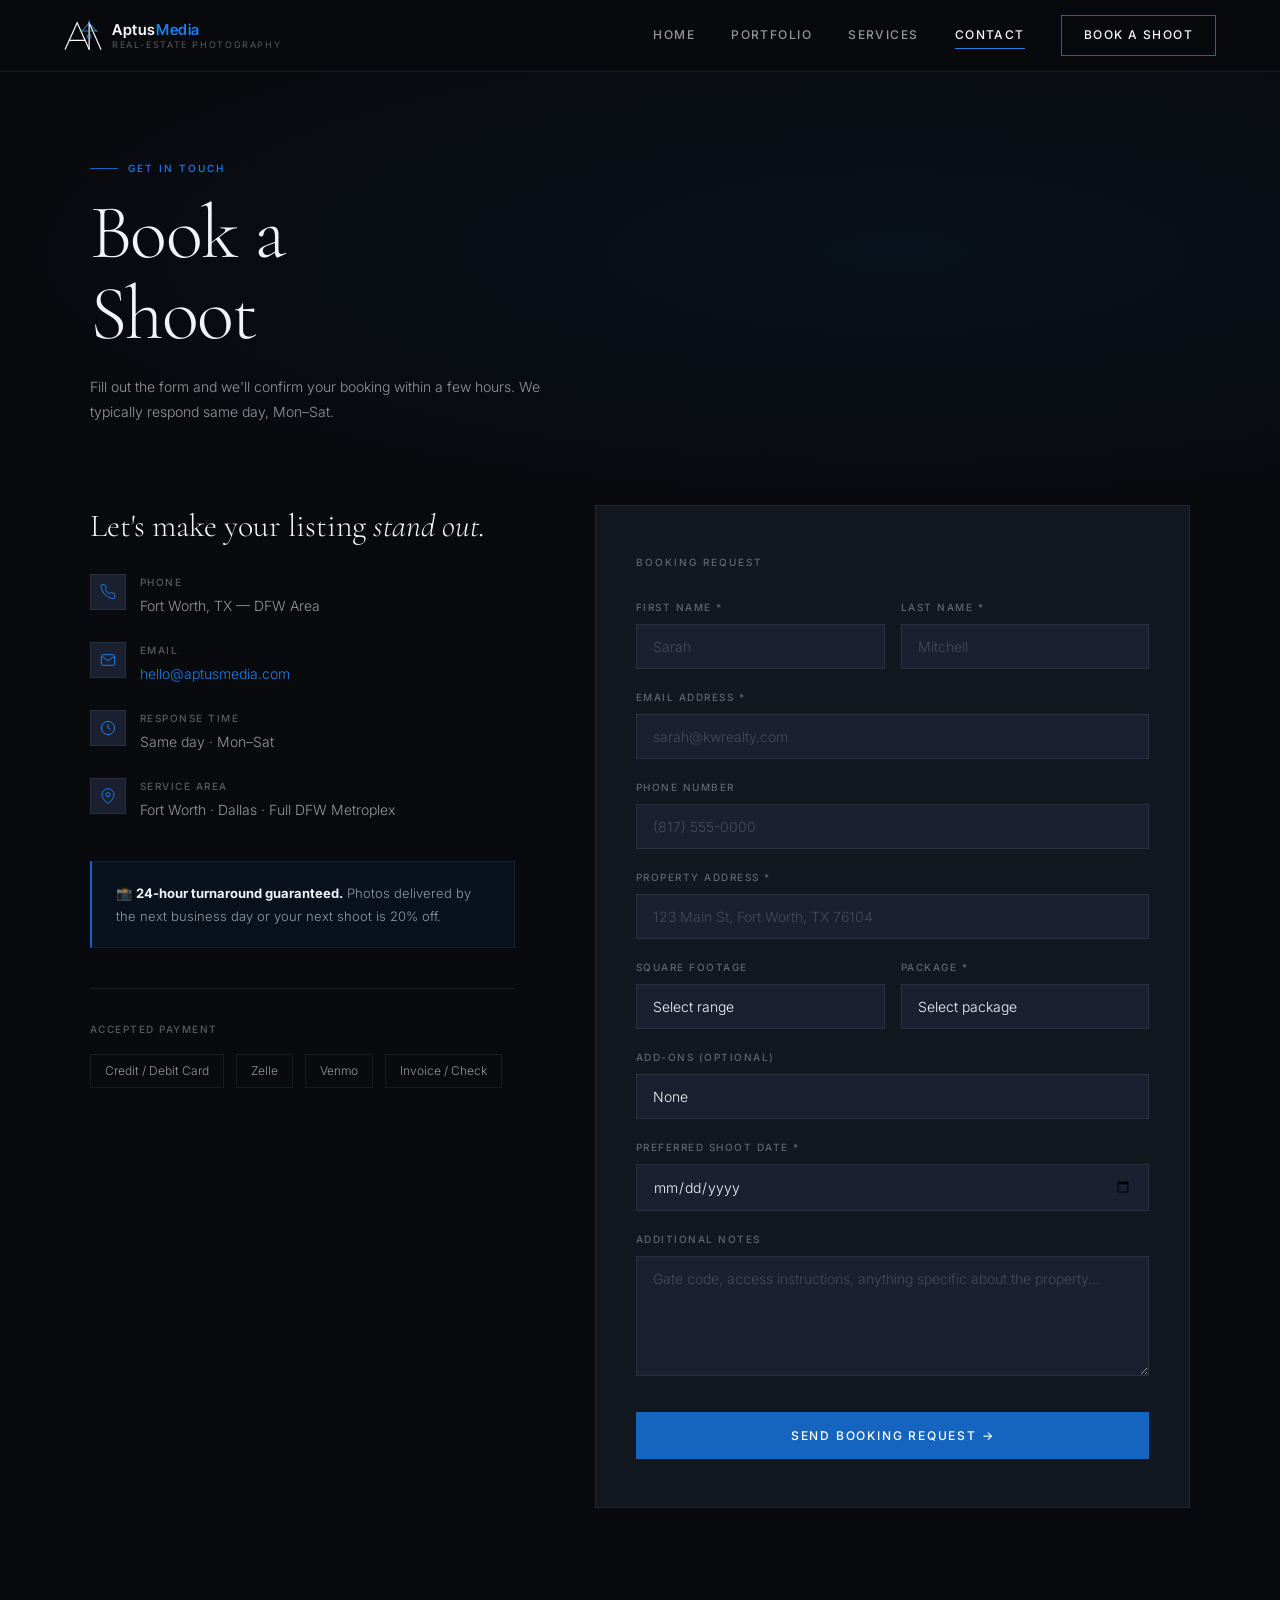
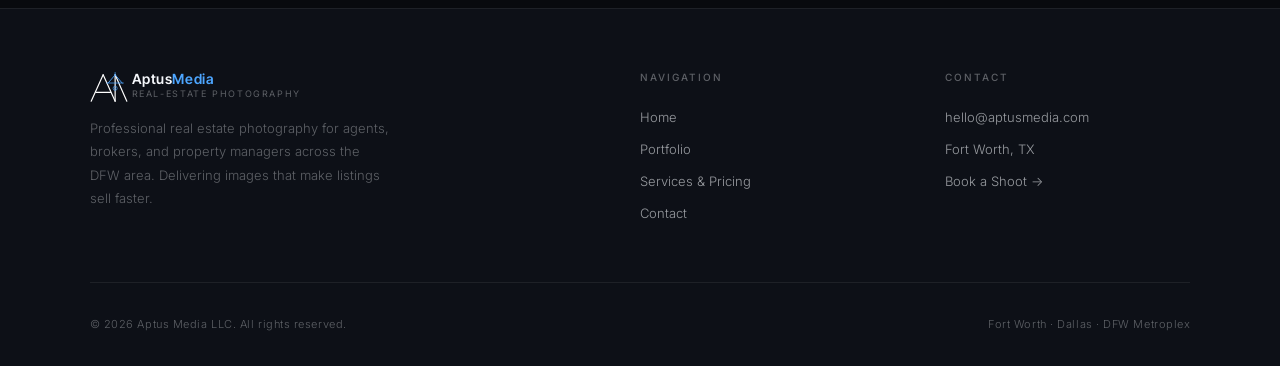
==== pages/contact.html @ 10bce483 "Add files via upload" ====
<!DOCTYPE html>
<html lang="en">
<head>
  <meta charset="UTF-8"/>
  <meta name="viewport" content="width=device-width, initial-scale=1.0"/>
  <meta name="description" content="Book a real estate photography shoot with Aptus Media — Fort Worth & DFW. 24-hour turnaround."/>
  <title>Book a Shoot | Aptus Media</title>
  <link rel="stylesheet" href="../css/style.css"/>
</head>
<body>

<div id="nav-placeholder"></div>

<!-- PAGE HERO -->
<section class="page-hero">
  <div class="page-hero-bg"></div>
  <div class="page-hero-eyebrow">
    <div class="hero-eyebrow-line" style="width:28px;height:1px;background:var(--blue);"></div>
    <span style="font-size:10px;font-weight:500;letter-spacing:0.2em;text-transform:uppercase;color:var(--blue-light);">Get In Touch</span>
  </div>
  <h1 class="page-hero-title">Book a<br/>Shoot</h1>
  <p class="page-hero-sub">Fill out the form and we'll confirm your booking within a few hours. We typically respond same day, Mon–Sat.</p>
</section>

<!-- ══════════════════════════════════════
     CONTACT LAYOUT
══════════════════════════════════════ -->
<section class="contact-layout">

  <!-- LEFT: Info -->
  <div>
    <h2 class="contact-info-title">Let's make your listing <em>stand out.</em></h2>

    <div class="contact-detail fade-up">
      <div class="contact-detail-icon">
        <svg viewBox="0 0 24 24" fill="none" stroke="currentColor" stroke-width="1.5"><path d="M22 16.92v3a2 2 0 0 1-2.18 2 19.79 19.79 0 0 1-8.63-3.07A19.5 19.5 0 0 1 4.69 12 19.79 19.79 0 0 1 1.59 3.4 2 2 0 0 1 3.56 1h3a2 2 0 0 1 2 1.72c.127.96.361 1.903.7 2.81a2 2 0 0 1-.45 2.11L7.91 8.5a16 16 0 0 0 6 6l.91-.91a2 2 0 0 1 2.11-.45c.907.339 1.85.573 2.81.7A2 2 0 0 1 22 16.92z"/></svg>
      </div>
      <div>
        <div class="contact-detail-label">Phone</div>
        <div class="contact-detail-value">Fort Worth, TX — DFW Area</div>
      </div>
    </div>

    <div class="contact-detail fade-up">
      <div class="contact-detail-icon">
        <svg viewBox="0 0 24 24" fill="none" stroke="currentColor" stroke-width="1.5"><path d="M4 4h16c1.1 0 2 .9 2 2v12c0 1.1-.9 2-2 2H4c-1.1 0-2-.9-2-2V6c0-1.1.9-2 2-2z"/><polyline points="22,6 12,13 2,6"/></svg>
      </div>
      <div>
        <div class="contact-detail-label">Email</div>
        <div class="contact-detail-value"><a href="mailto:hello@aptusmedia.com" style="color:var(--blue-light);">hello@aptusmedia.com</a></div>
      </div>
    </div>

    <div class="contact-detail fade-up">
      <div class="contact-detail-icon">
        <svg viewBox="0 0 24 24" fill="none" stroke="currentColor" stroke-width="1.5"><circle cx="12" cy="12" r="10"/><polyline points="12 6 12 12 16 14"/></svg>
      </div>
      <div>
        <div class="contact-detail-label">Response Time</div>
        <div class="contact-detail-value">Same day · Mon–Sat</div>
      </div>
    </div>

    <div class="contact-detail fade-up">
      <div class="contact-detail-icon">
        <svg viewBox="0 0 24 24" fill="none" stroke="currentColor" stroke-width="1.5"><path d="M21 10c0 7-9 13-9 13s-9-6-9-13a9 9 0 0 1 18 0z"/><circle cx="12" cy="10" r="3"/></svg>
      </div>
      <div>
        <div class="contact-detail-label">Service Area</div>
        <div class="contact-detail-value">Fort Worth · Dallas · Full DFW Metroplex</div>
      </div>
    </div>

    <div class="response-badge fade-up">
      <p>📸 <strong style="color:var(--white);">24-hour turnaround guaranteed.</strong> Photos delivered by the next business day or your next shoot is 20% off.</p>
    </div>

    <div style="margin-top:40px; padding-top:32px; border-top:1px solid var(--border);">
      <div style="font-size:10px; font-weight:500; letter-spacing:0.15em; text-transform:uppercase; color:var(--white-muted); margin-bottom:16px;">Accepted payment</div>
      <div style="display:flex; gap:12px; flex-wrap:wrap;">
        <span style="font-size:12px; padding:6px 14px; border:1px solid var(--border); color:var(--white-dim);">Credit / Debit Card</span>
        <span style="font-size:12px; padding:6px 14px; border:1px solid var(--border); color:var(--white-dim);">Zelle</span>
        <span style="font-size:12px; padding:6px 14px; border:1px solid var(--border); color:var(--white-dim);">Venmo</span>
        <span style="font-size:12px; padding:6px 14px; border:1px solid var(--border); color:var(--white-dim);">Invoice / Check</span>
      </div>
    </div>
  </div>

  <!-- RIGHT: Form -->
  <div>
    <div class="contact-form fade-up" id="booking-form-container">
      <div style="font-size:10px; font-weight:500; letter-spacing:0.2em; text-transform:uppercase; color:var(--white-muted); margin-bottom:28px;">Booking Request</div>

      <form id="booking-form" onsubmit="handleSubmit(event)">
        <div class="form-row">
          <div class="form-group">
            <label class="form-label" for="fname">First Name *</label>
            <input class="form-input" id="fname" type="text" placeholder="Sarah" required/>
          </div>
          <div class="form-group">
            <label class="form-label" for="lname">Last Name *</label>
            <input class="form-input" id="lname" type="text" placeholder="Mitchell" required/>
          </div>
        </div>

        <div class="form-group">
          <label class="form-label" for="email">Email Address *</label>
          <input class="form-input" id="email" type="email" placeholder="sarah@kwrealty.com" required/>
        </div>

        <div class="form-group">
          <label class="form-label" for="phone">Phone Number</label>
          <input class="form-input" id="phone" type="tel" placeholder="(817) 555-0000"/>
        </div>

        <div class="form-group">
          <label class="form-label" for="address">Property Address *</label>
          <input class="form-input" id="address" type="text" placeholder="123 Main St, Fort Worth, TX 76104" required/>
        </div>

        <div class="form-row">
          <div class="form-group">
            <label class="form-label" for="sqft">Square Footage</label>
            <select class="form-select" id="sqft">
              <option value="">Select range</option>
              <option>Under 1,000 sq ft</option>
              <option>1,000 – 2,000 sq ft</option>
              <option>2,000 – 3,500 sq ft</option>
              <option>3,500 – 5,000 sq ft</option>
              <option>5,000+ sq ft</option>
            </select>
          </div>
          <div class="form-group">
            <label class="form-label" for="package">Package *</label>
            <select class="form-select" id="package" required>
              <option value="">Select package</option>
              <option>The Standard — $149</option>
              <option>The Pro — $229</option>
              <option>The Premium — $399</option>
              <option>Not sure — need a quote</option>
            </select>
          </div>
        </div>

        <div class="form-group">
          <label class="form-label" for="addons">Add-Ons (Optional)</label>
          <select class="form-select" id="addons">
            <option value="">None</option>
            <option>Twilight Shot (+$79)</option>
            <option>Video Walkthrough (+$129)</option>
            <option>Social Media Reels (+$69)</option>
            <option>Rush Delivery (+$49)</option>
            <option>Multiple add-ons — I'll explain below</option>
          </select>
        </div>

        <div class="form-group">
          <label class="form-label" for="date">Preferred Shoot Date *</label>
          <input class="form-input" id="date" type="date" required/>
        </div>

        <div class="form-group">
          <label class="form-label" for="notes">Additional Notes</label>
          <textarea class="form-textarea" id="notes" placeholder="Gate code, access instructions, anything specific about the property..."></textarea>
        </div>

        <button type="submit" class="form-submit">Send Booking Request →</button>
      </form>

      <!-- Success state -->
      <div class="form-success" id="form-success">
        <div style="width:56px; height:56px; border-radius:50%; background:rgba(21,101,192,0.15); border:1px solid var(--blue); display:flex; align-items:center; justify-content:center; margin:0 auto 20px;">
          <svg width="24" height="24" viewBox="0 0 24 24" fill="none" stroke="var(--blue-light)" stroke-width="2" stroke-linecap="round"><polyline points="20 6 9 17 4 12"/></svg>
        </div>
        <h3 style="font-family:var(--font-display); font-size:1.6rem; font-weight:300; margin-bottom:12px;">Request Received</h3>
        <p style="font-size:13px; color:var(--white-dim); line-height:1.8;">We'll confirm your booking within a few hours. Check your email — a summary is on its way.</p>
      </div>
    </div>
  </div>

</section>

<div id="footer-placeholder"></div>

<script src="../js/components.js"></script>
<script>
  renderNav('contact');
  renderFooter('..');
  initScrollAnimations();

  // Set minimum date to today
  const dateInput = document.getElementById('date');
  if (dateInput) {
    const today = new Date().toISOString().split('T')[0];
    dateInput.min = today;
  }

  function handleSubmit(e) {
    e.preventDefault();

    // Gather form data
    const data = {
      name: document.getElementById('fname').value + ' ' + document.getElementById('lname').value,
      email: document.getElementById('email').value,
      phone: document.getElementById('phone').value,
      address: document.getElementById('address').value,
      sqft: document.getElementById('sqft').value,
      pkg: document.getElementById('package').value,
      addons: document.getElementById('addons').value,
      date: document.getElementById('date').value,
      notes: document.getElementById('notes').value,
    };

    // For now — show success state
    // When you're ready to connect a form backend (Formspree, Netlify Forms, etc.)
    // replace this with an actual fetch/POST call
    console.log('Booking request:', data);

    document.getElementById('booking-form').style.display = 'none';
    document.getElementById('form-success').classList.add('show');
  }
</script>
</body>
</html>
---- css/style.css ----
/* ============================================
   APTUS MEDIA — Global Stylesheet
   Dark professional | Blue accent #1565c0
   ============================================ */

@import url('https://fonts.googleapis.com/css2?family=Cormorant+Garamond:wght@300;400;500;600&family=Inter:wght@300;400;500;600&family=Inter+Tight:wght@400;500;600;700&display=swap');

:root {
  --black:       #080a0e;
  --dark:        #0d1017;
  --dark-2:      #131720;
  --dark-3:      #1a2030;
  --border:      rgba(255,255,255,0.07);
  --blue:        #1565c0;
  --blue-light:  #1e7de8;
  --blue-glow:   rgba(21,101,192,0.15);
  --white:       #f4f6fa;
  --white-dim:   rgba(244,246,250,0.6);
  --white-muted: rgba(244,246,250,0.35);
  --font-display: 'Cormorant Garamond', Georgia, serif;
  --font-body:    'Inter', system-ui, sans-serif;
  --font-tight:   'Inter Tight', system-ui, sans-serif;
}

*, *::before, *::after { box-sizing: border-box; margin: 0; padding: 0; }

html { scroll-behavior: smooth; font-size: 16px; }

body {
  background: var(--black);
  color: var(--white);
  font-family: var(--font-body);
  font-weight: 300;
  line-height: 1.7;
  -webkit-font-smoothing: antialiased;
  overflow-x: hidden;
}

img { display: block; max-width: 100%; }
a { color: inherit; text-decoration: none; }
ul { list-style: none; }

/* ── SCROLLBAR ── */
::-webkit-scrollbar { width: 4px; }
::-webkit-scrollbar-track { background: var(--dark); }
::-webkit-scrollbar-thumb { background: var(--blue); border-radius: 2px; }

/* ── SELECTION ── */
::selection { background: var(--blue); color: #fff; }

/* ============================================
   NAVIGATION
   ============================================ */
.nav {
  position: fixed;
  top: 0; left: 0; right: 0;
  z-index: 1000;
  padding: 0 5vw;
  height: 72px;
  display: flex;
  align-items: center;
  justify-content: space-between;
  background: rgba(8,10,14,0.85);
  backdrop-filter: blur(16px);
  -webkit-backdrop-filter: blur(16px);
  border-bottom: 1px solid var(--border);
  transition: all 0.3s ease;
}

.nav.scrolled {
  height: 60px;
  background: rgba(8,10,14,0.97);
}

.nav-logo {
  display: flex;
  align-items: center;
  gap: 10px;
}

.nav-logo svg { width: 38px; height: 38px; }

.nav-logo-text {
  display: flex;
  flex-direction: column;
  line-height: 1;
}

.nav-logo-name {
  font-family: var(--font-tight);
  font-size: 15px;
  font-weight: 600;
  letter-spacing: 0.04em;
}

.nav-logo-name span { color: var(--blue-light); }

.nav-logo-tag {
  font-size: 9px;
  font-weight: 400;
  letter-spacing: 0.18em;
  color: var(--white-muted);
  text-transform: uppercase;
  margin-top: 3px;
}

.nav-links {
  display: flex;
  align-items: center;
  gap: 36px;
}

.nav-links a {
  font-size: 12px;
  font-weight: 500;
  letter-spacing: 0.12em;
  text-transform: uppercase;
  color: var(--white-dim);
  transition: color 0.2s;
  position: relative;
}

.nav-links a::after {
  content: '';
  position: absolute;
  bottom: -3px; left: 0;
  width: 0; height: 1px;
  background: var(--blue-light);
  transition: width 0.3s ease;
}

.nav-links a:hover,
.nav-links a.active { color: var(--white); }
.nav-links a:hover::after,
.nav-links a.active::after { width: 100%; }

.nav-cta {
  font-size: 12px;
  font-weight: 500;
  letter-spacing: 0.1em;
  text-transform: uppercase;
  padding: 9px 22px;
  border: 1px solid var(--blue);
  color: var(--white) !important;
  background: transparent;
  cursor: pointer;
  transition: all 0.25s;
}

.nav-cta:hover {
  background: var(--blue);
  border-color: var(--blue);
}

.nav-cta::after { display: none !important; }

.nav-hamburger {
  display: none;
  flex-direction: column;
  gap: 5px;
  cursor: pointer;
  padding: 4px;
}

.nav-hamburger span {
  display: block;
  width: 24px; height: 1.5px;
  background: var(--white);
  transition: all 0.3s;
}

/* ============================================
   HERO — INDEX PAGE
   ============================================ */
.hero {
  min-height: 100vh;
  display: grid;
  grid-template-columns: 1fr 1fr;
  position: relative;
  overflow: hidden;
}

.hero-left {
  display: flex;
  flex-direction: column;
  justify-content: center;
  padding: 120px 5vw 80px 7vw;
  position: relative;
  z-index: 2;
}

.hero-eyebrow {
  display: flex;
  align-items: center;
  gap: 12px;
  margin-bottom: 28px;
}

.hero-eyebrow-line {
  width: 40px; height: 1px;
  background: var(--blue);
}

.hero-eyebrow span {
  font-size: 10px;
  font-weight: 500;
  letter-spacing: 0.22em;
  text-transform: uppercase;
  color: var(--blue-light);
}

.hero-headline {
  font-family: var(--font-display);
  font-size: clamp(3.2rem, 5.5vw, 5.8rem);
  font-weight: 300;
  line-height: 1.07;
  letter-spacing: -0.01em;
  margin-bottom: 28px;
}

.hero-headline em {
  font-style: italic;
  color: var(--white-dim);
}

.hero-sub {
  font-size: 14px;
  font-weight: 300;
  color: var(--white-dim);
  max-width: 380px;
  line-height: 1.8;
  margin-bottom: 48px;
  letter-spacing: 0.01em;
}

.hero-actions {
  display: flex;
  align-items: center;
  gap: 24px;
}

.btn-primary {
  display: inline-flex;
  align-items: center;
  gap: 10px;
  padding: 14px 32px;
  background: var(--blue);
  color: #fff;
  font-size: 12px;
  font-weight: 500;
  letter-spacing: 0.12em;
  text-transform: uppercase;
  cursor: pointer;
  border: none;
  transition: all 0.25s;
  position: relative;
  overflow: hidden;
}

.btn-primary::before {
  content: '';
  position: absolute;
  inset: 0;
  background: rgba(255,255,255,0.1);
  opacity: 0;
  transition: opacity 0.2s;
}

.btn-primary:hover::before { opacity: 1; }
.btn-primary:hover { transform: translateY(-1px); box-shadow: 0 8px 30px rgba(21,101,192,0.4); }

.btn-ghost {
  display: inline-flex;
  align-items: center;
  gap: 8px;
  font-size: 12px;
  font-weight: 500;
  letter-spacing: 0.12em;
  text-transform: uppercase;
  color: var(--white-dim);
  cursor: pointer;
  transition: color 0.2s;
  border: none;
  background: none;
  padding: 0;
}

.btn-ghost:hover { color: var(--white); }

.btn-ghost svg { transition: transform 0.2s; }
.btn-ghost:hover svg { transform: translateX(4px); }

.hero-stats {
  display: flex;
  gap: 40px;
  margin-top: 64px;
  padding-top: 40px;
  border-top: 1px solid var(--border);
}

.hero-stat-num {
  font-family: var(--font-display);
  font-size: 2.4rem;
  font-weight: 400;
  line-height: 1;
  margin-bottom: 4px;
}

.hero-stat-label {
  font-size: 10px;
  font-weight: 400;
  letter-spacing: 0.15em;
  text-transform: uppercase;
  color: var(--white-muted);
}

.hero-right {
  position: relative;
  overflow: hidden;
}

.hero-image-grid {
  position: absolute;
  inset: 0;
  display: grid;
  grid-template-columns: 1fr 1fr;
  grid-template-rows: 1fr 1fr;
  gap: 3px;
}

.hero-image-grid .img-cell {
  overflow: hidden;
  position: relative;
}

.hero-image-grid .img-cell img {
  width: 100%;
  height: 100%;
  object-fit: cover;
  transition: transform 0.8s ease;
  filter: brightness(0.75) saturate(0.85);
}

.hero-image-grid .img-cell:hover img { transform: scale(1.04); }

.hero-image-grid .img-cell.span-2 {
  grid-row: span 2;
}

/* Blue overlay strip on hero right */
.hero-right::before {
  content: '';
  position: absolute;
  top: 0; left: 0;
  width: 3px; height: 100%;
  background: linear-gradient(to bottom, transparent, var(--blue), transparent);
  z-index: 3;
}

/* ============================================
   FEATURED WORK STRIP (Homepage)
   ============================================ */
.work-strip {
  padding: 100px 7vw;
  position: relative;
}

.section-header {
  display: flex;
  align-items: flex-end;
  justify-content: space-between;
  margin-bottom: 52px;
}

.section-eyebrow {
  display: flex;
  align-items: center;
  gap: 10px;
  margin-bottom: 12px;
}

.section-eyebrow-line {
  width: 28px; height: 1px;
  background: var(--blue);
}

.section-eyebrow span {
  font-size: 10px;
  font-weight: 500;
  letter-spacing: 0.2em;
  text-transform: uppercase;
  color: var(--blue-light);
}

.section-title {
  font-family: var(--font-display);
  font-size: clamp(2rem, 3.5vw, 3.2rem);
  font-weight: 300;
  line-height: 1.1;
  letter-spacing: -0.01em;
}

.section-title em { font-style: italic; color: var(--white-dim); }

.work-grid {
  display: grid;
  grid-template-columns: repeat(3, 1fr);
  gap: 3px;
}

.work-card {
  position: relative;
  overflow: hidden;
  aspect-ratio: 4/3;
  cursor: pointer;
}

.work-card img {
  width: 100%;
  height: 100%;
  object-fit: cover;
  transition: transform 0.7s cubic-bezier(0.25,0.46,0.45,0.94);
  filter: brightness(0.8) saturate(0.8);
}

.work-card:hover img {
  transform: scale(1.06);
  filter: brightness(0.6) saturate(0.7);
}

.work-card-overlay {
  position: absolute;
  inset: 0;
  background: linear-gradient(to top, rgba(8,10,14,0.9) 0%, transparent 60%);
  opacity: 0;
  transition: opacity 0.4s;
  display: flex;
  align-items: flex-end;
  padding: 24px;
}

.work-card:hover .work-card-overlay { opacity: 1; }

.work-card-label {
  font-size: 11px;
  font-weight: 500;
  letter-spacing: 0.15em;
  text-transform: uppercase;
  color: var(--white-dim);
}

.work-card.featured {
  grid-column: span 2;
  aspect-ratio: 16/9;
}

/* ============================================
   PROCESS SECTION (Homepage)
   ============================================ */
.process {
  padding: 100px 7vw;
  background: var(--dark-2);
  border-top: 1px solid var(--border);
  border-bottom: 1px solid var(--border);
}

.process-grid {
  display: grid;
  grid-template-columns: repeat(4, 1fr);
  gap: 2px;
  margin-top: 52px;
}

.process-item {
  padding: 40px 32px;
  background: var(--dark-3);
  border: 1px solid var(--border);
  position: relative;
  overflow: hidden;
  transition: background 0.3s;
}

.process-item:hover { background: rgba(21,101,192,0.06); }

.process-item::before {
  content: '';
  position: absolute;
  top: 0; left: 0;
  width: 100%; height: 2px;
  background: var(--blue);
  transform: scaleX(0);
  transform-origin: left;
  transition: transform 0.4s ease;
}

.process-item:hover::before { transform: scaleX(1); }

.process-num {
  font-family: var(--font-display);
  font-size: 3.5rem;
  font-weight: 300;
  color: rgba(21,101,192,0.2);
  line-height: 1;
  margin-bottom: 20px;
}

.process-title {
  font-family: var(--font-tight);
  font-size: 15px;
  font-weight: 600;
  margin-bottom: 10px;
  letter-spacing: 0.02em;
}

.process-desc {
  font-size: 13px;
  color: var(--white-muted);
  line-height: 1.7;
}

/* ============================================
   TESTIMONIAL (Homepage)
   ============================================ */
.testimonial {
  padding: 100px 7vw;
  display: grid;
  grid-template-columns: 1fr 1fr;
  gap: 80px;
  align-items: center;
}

.testimonial-quote {
  font-family: var(--font-display);
  font-size: clamp(1.6rem, 2.5vw, 2.2rem);
  font-weight: 300;
  line-height: 1.4;
  font-style: italic;
  color: var(--white);
  position: relative;
  padding-left: 28px;
  border-left: 2px solid var(--blue);
}

.testimonial-author {
  margin-top: 28px;
  padding-left: 28px;
  font-size: 12px;
  font-weight: 500;
  letter-spacing: 0.12em;
  text-transform: uppercase;
  color: var(--white-muted);
}

.testimonial-right { position: relative; }

.testimonial-image {
  width: 100%;
  aspect-ratio: 4/3;
  object-fit: cover;
  filter: brightness(0.8) saturate(0.8);
}

.testimonial-badge {
  position: absolute;
  bottom: -20px; right: -20px;
  width: 120px; height: 120px;
  background: var(--blue);
  display: flex;
  flex-direction: column;
  align-items: center;
  justify-content: center;
  text-align: center;
}

.testimonial-badge-num {
  font-family: var(--font-display);
  font-size: 2.2rem;
  font-weight: 400;
  line-height: 1;
}

.testimonial-badge-text {
  font-size: 9px;
  font-weight: 500;
  letter-spacing: 0.12em;
  text-transform: uppercase;
  margin-top: 4px;
  line-height: 1.3;
}

/* ============================================
   CTA BANNER
   ============================================ */
.cta-banner {
  padding: 80px 7vw;
  background: var(--dark-2);
  border-top: 1px solid var(--border);
  display: flex;
  align-items: center;
  justify-content: space-between;
  gap: 40px;
}

.cta-banner-text {
  font-family: var(--font-display);
  font-size: clamp(1.8rem, 3vw, 2.8rem);
  font-weight: 300;
  line-height: 1.2;
}

.cta-banner-text em { font-style: italic; color: var(--white-dim); }

/* ============================================
   FOOTER
   ============================================ */
.footer {
  padding: 60px 7vw 32px;
  background: var(--dark);
  border-top: 1px solid var(--border);
}

.footer-top {
  display: grid;
  grid-template-columns: 2fr 1fr 1fr;
  gap: 60px;
  padding-bottom: 48px;
  border-bottom: 1px solid var(--border);
  margin-bottom: 32px;
}

.footer-brand p {
  font-size: 13px;
  color: var(--white-muted);
  line-height: 1.8;
  max-width: 300px;
  margin-top: 16px;
}

.footer-col-title {
  font-size: 10px;
  font-weight: 500;
  letter-spacing: 0.2em;
  text-transform: uppercase;
  color: var(--white-muted);
  margin-bottom: 20px;
}

.footer-col a {
  display: block;
  font-size: 13px;
  color: var(--white-dim);
  margin-bottom: 10px;
  transition: color 0.2s;
}

.footer-col a:hover { color: var(--white); }

.footer-bottom {
  display: flex;
  align-items: center;
  justify-content: space-between;
  font-size: 11px;
  color: var(--white-muted);
  letter-spacing: 0.05em;
}

/* ============================================
   PORTFOLIO PAGE
   ============================================ */
.page-hero {
  padding: 160px 7vw 80px;
  position: relative;
}

.page-hero-bg {
  position: absolute;
  inset: 0;
  background: radial-gradient(ellipse at 70% 50%, rgba(21,101,192,0.08) 0%, transparent 70%);
  pointer-events: none;
}

.page-hero-eyebrow {
  display: flex;
  align-items: center;
  gap: 10px;
  margin-bottom: 16px;
}

.page-hero-title {
  font-family: var(--font-display);
  font-size: clamp(3rem, 6vw, 6rem);
  font-weight: 300;
  line-height: 1.05;
  letter-spacing: -0.02em;
  margin-bottom: 20px;
}

.page-hero-sub {
  font-size: 14px;
  color: var(--white-dim);
  max-width: 460px;
  line-height: 1.8;
}

/* Filter bar */
.filter-bar {
  padding: 0 7vw 52px;
  display: flex;
  gap: 4px;
}

.filter-btn {
  padding: 8px 20px;
  font-size: 11px;
  font-weight: 500;
  letter-spacing: 0.12em;
  text-transform: uppercase;
  border: 1px solid var(--border);
  background: none;
  color: var(--white-muted);
  cursor: pointer;
  transition: all 0.2s;
}

.filter-btn:hover,
.filter-btn.active {
  border-color: var(--blue);
  color: var(--white);
  background: rgba(21,101,192,0.1);
}

/* Masonry portfolio grid */
.portfolio-grid {
  padding: 0 7vw 100px;
  columns: 3;
  column-gap: 3px;
}

.portfolio-item {
  break-inside: avoid;
  margin-bottom: 3px;
  position: relative;
  overflow: hidden;
  cursor: pointer;
}

.portfolio-item img {
  width: 100%;
  height: auto;
  display: block;
  transition: transform 0.7s cubic-bezier(0.25,0.46,0.45,0.94);
  filter: brightness(0.85) saturate(0.85);
}

.portfolio-item:hover img {
  transform: scale(1.04);
  filter: brightness(0.65) saturate(0.7);
}

.portfolio-item-overlay {
  position: absolute;
  inset: 0;
  display: flex;
  align-items: center;
  justify-content: center;
  opacity: 0;
  transition: opacity 0.3s;
}

.portfolio-item:hover .portfolio-item-overlay { opacity: 1; }

.portfolio-item-overlay svg {
  width: 36px; height: 36px;
  color: white;
  opacity: 0.8;
}

/* Lightbox */
.lightbox {
  position: fixed;
  inset: 0;
  background: rgba(8,10,14,0.97);
  z-index: 2000;
  display: none;
  align-items: center;
  justify-content: center;
  padding: 40px;
}

.lightbox.open { display: flex; }

.lightbox img {
  max-width: 90vw;
  max-height: 85vh;
  object-fit: contain;
}

.lightbox-close {
  position: absolute;
  top: 24px; right: 32px;
  font-size: 28px;
  cursor: pointer;
  color: var(--white-dim);
  background: none;
  border: none;
  transition: color 0.2s;
  line-height: 1;
}

.lightbox-close:hover { color: var(--white); }

/* ============================================
   SERVICES PAGE
   ============================================ */
.services-grid {
  padding: 0 7vw 80px;
  display: grid;
  grid-template-columns: repeat(3, 1fr);
  gap: 2px;
}

.service-card {
  padding: 48px 36px;
  background: var(--dark-2);
  border: 1px solid var(--border);
  position: relative;
  overflow: hidden;
  transition: background 0.3s;
}

.service-card:hover { background: rgba(21,101,192,0.05); }

.service-card.featured {
  background: var(--blue);
  border-color: var(--blue);
}

.service-card.featured:hover { background: var(--blue-light); }

.service-card::after {
  content: '';
  position: absolute;
  bottom: 0; right: 0;
  width: 80px; height: 80px;
  background: radial-gradient(circle, rgba(21,101,192,0.15), transparent);
  pointer-events: none;
}

.service-card.featured::after { display: none; }

.service-icon {
  width: 44px; height: 44px;
  margin-bottom: 28px;
  color: var(--blue-light);
}

.service-card.featured .service-icon { color: rgba(255,255,255,0.8); }

.service-badge {
  font-size: 9px;
  font-weight: 600;
  letter-spacing: 0.2em;
  text-transform: uppercase;
  color: var(--blue-light);
  margin-bottom: 10px;
}

.service-card.featured .service-badge { color: rgba(255,255,255,0.7); }

.service-name {
  font-family: var(--font-tight);
  font-size: 20px;
  font-weight: 600;
  margin-bottom: 12px;
  letter-spacing: -0.01em;
}

.service-desc {
  font-size: 13px;
  color: var(--white-muted);
  line-height: 1.8;
  margin-bottom: 28px;
}

.service-card.featured .service-desc { color: rgba(255,255,255,0.75); }

.service-price {
  font-family: var(--font-display);
  font-size: 2.4rem;
  font-weight: 400;
  line-height: 1;
  margin-bottom: 4px;
}

.service-price-note {
  font-size: 11px;
  color: var(--white-muted);
  letter-spacing: 0.08em;
  margin-bottom: 28px;
}

.service-card.featured .service-price-note { color: rgba(255,255,255,0.6); }

.service-includes {
  border-top: 1px solid var(--border);
  padding-top: 24px;
}

.service-card.featured .service-includes { border-color: rgba(255,255,255,0.2); }

.service-includes li {
  display: flex;
  align-items: flex-start;
  gap: 10px;
  font-size: 13px;
  color: var(--white-dim);
  margin-bottom: 10px;
}

.service-card.featured .service-includes li { color: rgba(255,255,255,0.85); }

.service-includes li::before {
  content: '';
  width: 14px; height: 14px;
  border-radius: 50%;
  background: var(--blue);
  flex-shrink: 0;
  margin-top: 3px;
}

.service-card.featured .service-includes li::before { background: rgba(255,255,255,0.3); }

/* Add-ons */
.addons {
  padding: 80px 7vw;
  background: var(--dark-2);
  border-top: 1px solid var(--border);
}

.addons-grid {
  display: grid;
  grid-template-columns: repeat(4, 1fr);
  gap: 2px;
  margin-top: 48px;
}

.addon-item {
  padding: 28px 24px;
  background: var(--dark-3);
  border: 1px solid var(--border);
  transition: border-color 0.2s;
}

.addon-item:hover { border-color: var(--blue); }

.addon-name {
  font-size: 14px;
  font-weight: 500;
  margin-bottom: 6px;
}

.addon-desc {
  font-size: 12px;
  color: var(--white-muted);
  line-height: 1.6;
  margin-bottom: 14px;
}

.addon-price {
  font-family: var(--font-display);
  font-size: 1.4rem;
  font-weight: 400;
  color: var(--blue-light);
}

/* ============================================
   CONTACT PAGE
   ============================================ */
.contact-layout {
  padding: 0 7vw 100px;
  display: grid;
  grid-template-columns: 1fr 1.4fr;
  gap: 80px;
}

.contact-info-title {
  font-family: var(--font-display);
  font-size: clamp(1.6rem, 2.5vw, 2.2rem);
  font-weight: 300;
  line-height: 1.3;
  margin-bottom: 28px;
}

.contact-detail {
  display: flex;
  align-items: flex-start;
  gap: 14px;
  margin-bottom: 24px;
}

.contact-detail-icon {
  width: 36px; height: 36px;
  background: var(--dark-3);
  border: 1px solid var(--border);
  display: flex;
  align-items: center;
  justify-content: center;
  flex-shrink: 0;
}

.contact-detail-icon svg { width: 16px; height: 16px; color: var(--blue-light); }

.contact-detail-label {
  font-size: 10px;
  font-weight: 500;
  letter-spacing: 0.15em;
  text-transform: uppercase;
  color: var(--white-muted);
  margin-bottom: 3px;
}

.contact-detail-value {
  font-size: 14px;
  color: var(--white-dim);
}

.response-badge {
  margin-top: 40px;
  padding: 20px 24px;
  background: rgba(21,101,192,0.08);
  border: 1px solid rgba(21,101,192,0.2);
  border-left: 2px solid var(--blue);
}

.response-badge p {
  font-size: 13px;
  color: var(--white-dim);
  line-height: 1.7;
}

/* Contact form */
.contact-form {
  background: var(--dark-2);
  border: 1px solid var(--border);
  padding: 48px 40px;
}

.form-row {
  display: grid;
  grid-template-columns: 1fr 1fr;
  gap: 16px;
}

.form-group { margin-bottom: 20px; }

.form-label {
  display: block;
  font-size: 10px;
  font-weight: 500;
  letter-spacing: 0.15em;
  text-transform: uppercase;
  color: var(--white-muted);
  margin-bottom: 8px;
}

.form-input,
.form-select,
.form-textarea {
  width: 100%;
  background: var(--dark-3);
  border: 1px solid var(--border);
  color: var(--white);
  font-family: var(--font-body);
  font-size: 14px;
  font-weight: 300;
  padding: 13px 16px;
  outline: none;
  transition: border-color 0.2s;
  -webkit-appearance: none;
  appearance: none;
}

.form-input:focus,
.form-select:focus,
.form-textarea:focus {
  border-color: var(--blue);
}

.form-input::placeholder,
.form-textarea::placeholder { color: rgba(244,246,250,0.2); }

.form-select { cursor: pointer; }
.form-select option { background: var(--dark-3); }

.form-textarea {
  resize: vertical;
  min-height: 120px;
}

.form-submit {
  width: 100%;
  padding: 16px;
  background: var(--blue);
  color: #fff;
  font-family: var(--font-body);
  font-size: 12px;
  font-weight: 500;
  letter-spacing: 0.15em;
  text-transform: uppercase;
  border: none;
  cursor: pointer;
  transition: all 0.25s;
  margin-top: 8px;
}

.form-submit:hover {
  background: var(--blue-light);
  transform: translateY(-1px);
  box-shadow: 0 6px 24px rgba(21,101,192,0.4);
}

.form-success {
  display: none;
  text-align: center;
  padding: 40px;
}

.form-success.show { display: block; }

/* ============================================
   UTILITY
   ============================================ */
.divider {
  width: 100%;
  height: 1px;
  background: var(--border);
  margin: 0;
}

.text-blue { color: var(--blue-light); }

/* ============================================
   ANIMATIONS
   ============================================ */
.fade-up {
  opacity: 0;
  transform: translateY(24px);
  transition: opacity 0.7s ease, transform 0.7s ease;
}

.fade-up.visible {
  opacity: 1;
  transform: translateY(0);
}

.fade-up:nth-child(2) { transition-delay: 0.1s; }
.fade-up:nth-child(3) { transition-delay: 0.2s; }
.fade-up:nth-child(4) { transition-delay: 0.3s; }

/* ============================================
   RESPONSIVE
   ============================================ */
@media (max-width: 1024px) {
  .hero { grid-template-columns: 1fr; min-height: auto; }
  .hero-right { height: 50vh; }
  .hero-image-grid { position: relative; height: 100%; }
  .process-grid { grid-template-columns: repeat(2, 1fr); }
  .services-grid { grid-template-columns: 1fr 1fr; }
  .addons-grid { grid-template-columns: repeat(2, 1fr); }
  .testimonial { grid-template-columns: 1fr; gap: 40px; }
  .contact-layout { grid-template-columns: 1fr; gap: 40px; }
  .footer-top { grid-template-columns: 1fr 1fr; gap: 40px; }
}

@media (max-width: 768px) {
  .nav-links { display: none; }
  .nav-hamburger { display: flex; }
  .hero-left { padding: 100px 6vw 60px; }
  .hero-stats { gap: 24px; }
  .work-grid { grid-template-columns: 1fr 1fr; }
  .work-card.featured { grid-column: span 2; }
  .portfolio-grid { columns: 2; }
  .services-grid { grid-template-columns: 1fr; }
  .addons-grid { grid-template-columns: 1fr 1fr; }
  .cta-banner { flex-direction: column; align-items: flex-start; }
  .section-header { flex-direction: column; align-items: flex-start; gap: 16px; }
  .form-row { grid-template-columns: 1fr; }
  .contact-form { padding: 32px 24px; }
  .footer-top { grid-template-columns: 1fr; gap: 32px; }
  .footer-bottom { flex-direction: column; gap: 8px; text-align: center; }
}

@media (max-width: 480px) {
  .work-grid { grid-template-columns: 1fr; }
  .work-card.featured { grid-column: span 1; }
  .portfolio-grid { columns: 1; }
  .process-grid { grid-template-columns: 1fr; }
  .addons-grid { grid-template-columns: 1fr; }
  .hero-stats { flex-wrap: wrap; }
}

/* Mobile nav open state */
.nav.mobile-open .nav-links {
  display: flex;
  flex-direction: column;
  position: fixed;
  top: 60px; left: 0; right: 0;
  background: var(--dark);
  border-bottom: 1px solid var(--border);
  padding: 24px 6vw 32px;
  gap: 20px;
  z-index: 999;
}

.nav.mobile-open .nav-links a { font-size: 14px; }

@media (prefers-reduced-motion: reduce) {
  *, *::before, *::after {
    animation-duration: 0.01ms !important;
    transition-duration: 0.01ms !important;
  }
}
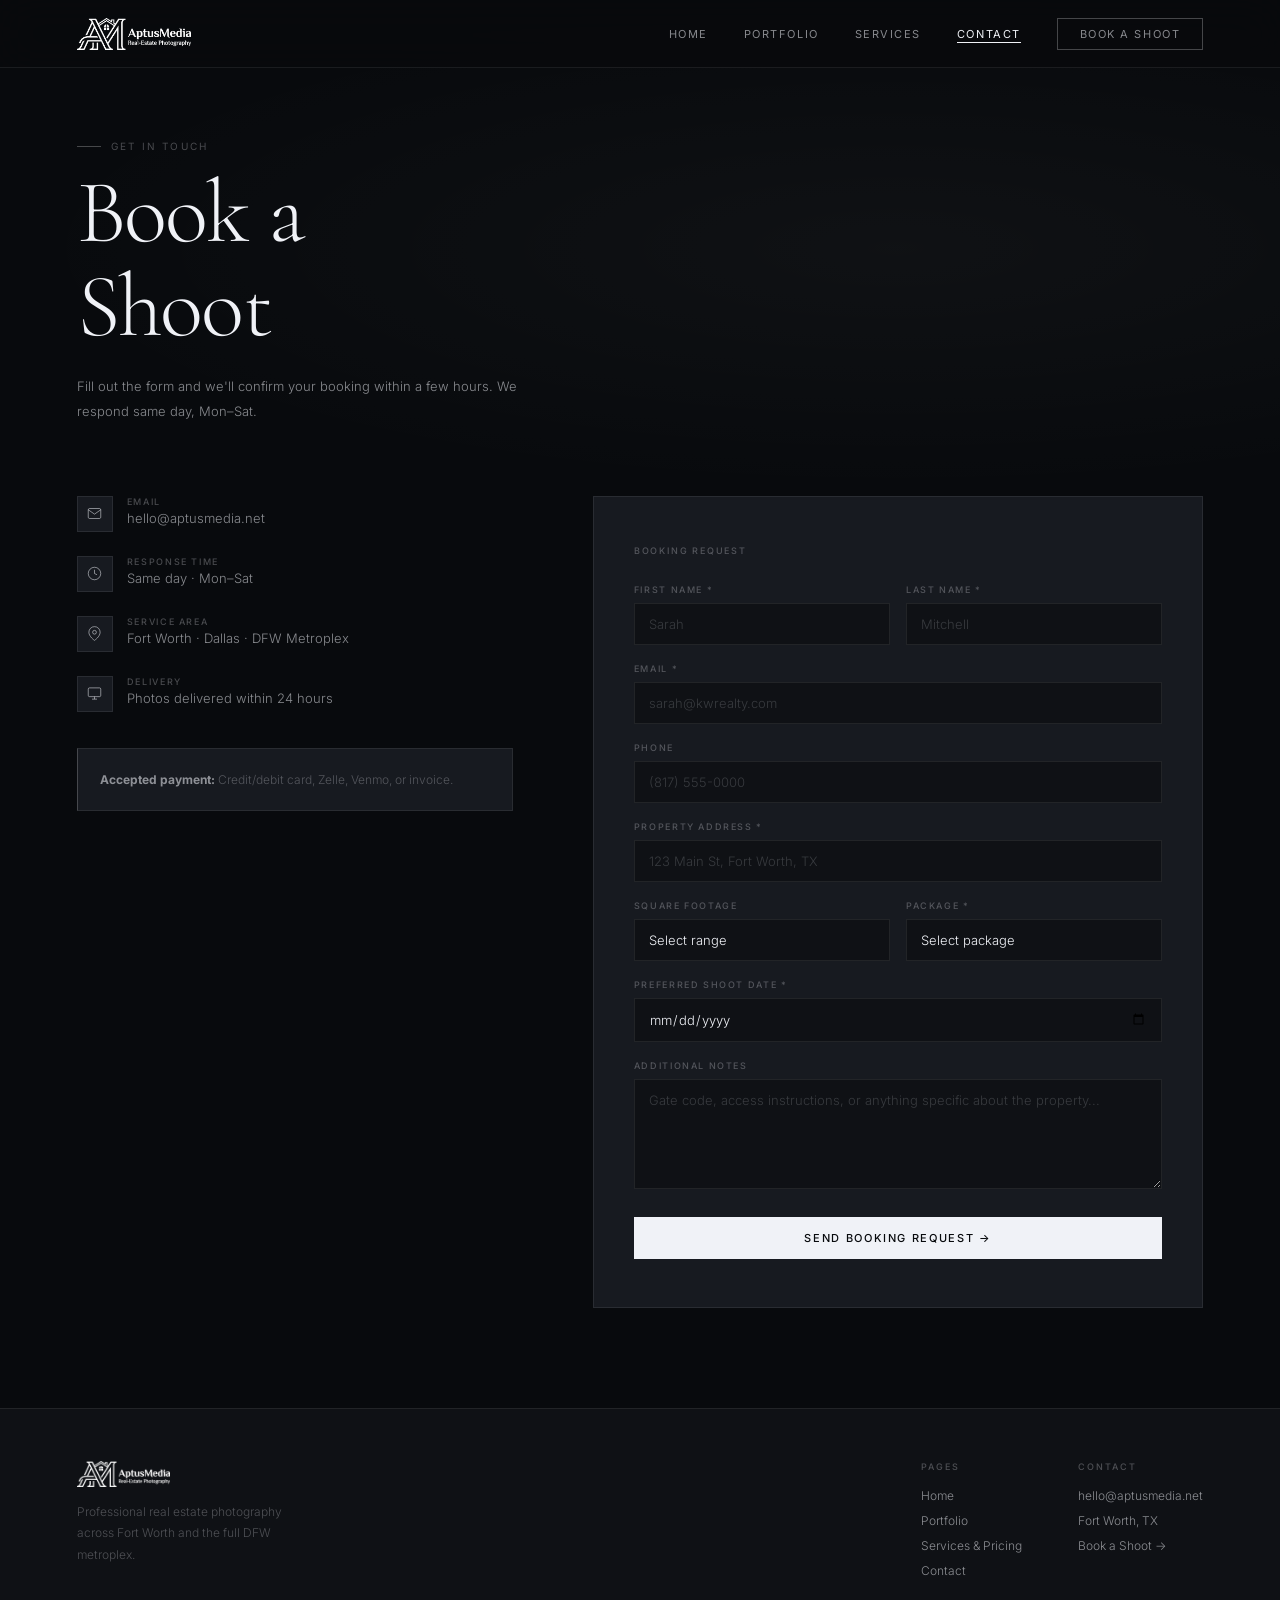
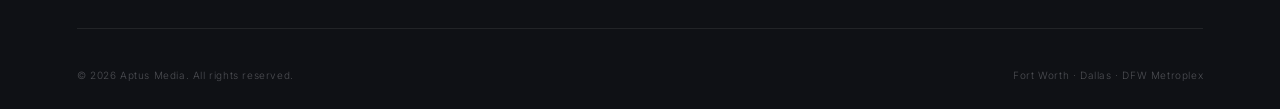
==== commit 93463b24: "Add files via upload" ====
--- a/pages/contact.html
+++ b/pages/contact.html
@@ -1,224 +1,145 @@
 <!DOCTYPE html>
 <html lang="en">
 <head>
-  <meta charset="UTF-8"/>
-  <meta name="viewport" content="width=device-width, initial-scale=1.0"/>
-  <meta name="description" content="Book a real estate photography shoot with Aptus Media — Fort Worth & DFW. 24-hour turnaround."/>
-  <title>Book a Shoot | Aptus Media</title>
-  <link rel="stylesheet" href="../css/style.css"/>
+<meta charset="UTF-8"/>
+<meta name="viewport" content="width=device-width, initial-scale=1.0"/>
+<meta name="description" content="Book a real estate photography shoot with Aptus Media — Fort Worth & DFW."/>
+<title>Book a Shoot | Aptus Media</title>
+<link rel="stylesheet" href="../css/style.css"/>
+<link rel="icon" href="../images/logo.png"/>
 </head>
 <body>
+<div id="nav-ph"></div>
 
-<div id="nav-placeholder"></div>
-
-<!-- PAGE HERO -->
 <section class="page-hero">
   <div class="page-hero-bg"></div>
-  <div class="page-hero-eyebrow">
-    <div class="hero-eyebrow-line" style="width:28px;height:1px;background:var(--blue);"></div>
-    <span style="font-size:10px;font-weight:500;letter-spacing:0.2em;text-transform:uppercase;color:var(--blue-light);">Get In Touch</span>
-  </div>
-  <h1 class="page-hero-title">Book a<br/>Shoot</h1>
-  <p class="page-hero-sub">Fill out the form and we'll confirm your booking within a few hours. We typically respond same day, Mon–Sat.</p>
+  <div class="page-eyebrow"><div class="page-eyebrow-line"></div><span>Get In Touch</span></div>
+  <h1 class="page-title">Book a<br/>Shoot</h1>
+  <p class="page-sub">Fill out the form and we'll confirm your booking within a few hours. We respond same day, Mon–Sat.</p>
 </section>
 
-<!-- ══════════════════════════════════════
-     CONTACT LAYOUT
-══════════════════════════════════════ -->
 <section class="contact-layout">
-
-  <!-- LEFT: Info -->
   <div>
-    <h2 class="contact-info-title">Let's make your listing <em>stand out.</em></h2>
-
     <div class="contact-detail fade-up">
-      <div class="contact-detail-icon">
-        <svg viewBox="0 0 24 24" fill="none" stroke="currentColor" stroke-width="1.5"><path d="M22 16.92v3a2 2 0 0 1-2.18 2 19.79 19.79 0 0 1-8.63-3.07A19.5 19.5 0 0 1 4.69 12 19.79 19.79 0 0 1 1.59 3.4 2 2 0 0 1 3.56 1h3a2 2 0 0 1 2 1.72c.127.96.361 1.903.7 2.81a2 2 0 0 1-.45 2.11L7.91 8.5a16 16 0 0 0 6 6l.91-.91a2 2 0 0 1 2.11-.45c.907.339 1.85.573 2.81.7A2 2 0 0 1 22 16.92z"/></svg>
+      <div class="contact-icon">
+        <svg viewBox="0 0 24 24" fill="none" stroke="currentColor" stroke-width="1.5"><path d="M4 4h16c1.1 0 2 .9 2 2v12c0 1.1-.9 2-2 2H4c-1.1 0-2-.9-2-2V6c0-1.1.9-2 2-2z"/><polyline points="22,6 12,13 2,6"/></svg>
       </div>
       <div>
-        <div class="contact-detail-label">Phone</div>
-        <div class="contact-detail-value">Fort Worth, TX — DFW Area</div>
+        <div class="contact-label">Email</div>
+        <div class="contact-value"><a href="mailto:hello@aptusmedia.net" style="color:var(--dim)">hello@aptusmedia.net</a></div>
+      </div>
+    </div>
+    <div class="contact-detail fade-up">
+      <div class="contact-icon">
+        <svg viewBox="0 0 24 24" fill="none" stroke="currentColor" stroke-width="1.5"><circle cx="12" cy="12" r="10"/><polyline points="12 6 12 12 16 14"/></svg>
+      </div>
+      <div>
+        <div class="contact-label">Response Time</div>
+        <div class="contact-value">Same day · Mon–Sat</div>
+      </div>
+    </div>
+    <div class="contact-detail fade-up">
+      <div class="contact-icon">
+        <svg viewBox="0 0 24 24" fill="none" stroke="currentColor" stroke-width="1.5"><path d="M21 10c0 7-9 13-9 13s-9-6-9-13a9 9 0 0 1 18 0z"/><circle cx="12" cy="10" r="3"/></svg>
+      </div>
+      <div>
+        <div class="contact-label">Service Area</div>
+        <div class="contact-value">Fort Worth · Dallas · DFW Metroplex</div>
+      </div>
+    </div>
+    <div class="contact-detail fade-up">
+      <div class="contact-icon">
+        <svg viewBox="0 0 24 24" fill="none" stroke="currentColor" stroke-width="1.5"><rect x="2" y="3" width="20" height="14" rx="2"/><path d="M8 21h8M12 17v4"/></svg>
+      </div>
+      <div>
+        <div class="contact-label">Delivery</div>
+        <div class="contact-value">Photos delivered within 24 hours</div>
       </div>
     </div>
 
-    <div class="contact-detail fade-up">
-      <div class="contact-detail-icon">
-        <svg viewBox="0 0 24 24" fill="none" stroke="currentColor" stroke-width="1.5"><path d="M4 4h16c1.1 0 2 .9 2 2v12c0 1.1-.9 2-2 2H4c-1.1 0-2-.9-2-2V6c0-1.1.9-2 2-2z"/><polyline points="22,6 12,13 2,6"/></svg>
-      </div>
-      <div>
-        <div class="contact-detail-label">Email</div>
-        <div class="contact-detail-value"><a href="mailto:hello@aptusmedia.com" style="color:var(--blue-light);">hello@aptusmedia.com</a></div>
-      </div>
-    </div>
-
-    <div class="contact-detail fade-up">
-      <div class="contact-detail-icon">
-        <svg viewBox="0 0 24 24" fill="none" stroke="currentColor" stroke-width="1.5"><circle cx="12" cy="12" r="10"/><polyline points="12 6 12 12 16 14"/></svg>
-      </div>
-      <div>
-        <div class="contact-detail-label">Response Time</div>
-        <div class="contact-detail-value">Same day · Mon–Sat</div>
-      </div>
-    </div>
-
-    <div class="contact-detail fade-up">
-      <div class="contact-detail-icon">
-        <svg viewBox="0 0 24 24" fill="none" stroke="currentColor" stroke-width="1.5"><path d="M21 10c0 7-9 13-9 13s-9-6-9-13a9 9 0 0 1 18 0z"/><circle cx="12" cy="10" r="3"/></svg>
-      </div>
-      <div>
-        <div class="contact-detail-label">Service Area</div>
-        <div class="contact-detail-value">Fort Worth · Dallas · Full DFW Metroplex</div>
-      </div>
-    </div>
-
-    <div class="response-badge fade-up">
-      <p>📸 <strong style="color:var(--white);">24-hour turnaround guaranteed.</strong> Photos delivered by the next business day or your next shoot is 20% off.</p>
-    </div>
-
-    <div style="margin-top:40px; padding-top:32px; border-top:1px solid var(--border);">
-      <div style="font-size:10px; font-weight:500; letter-spacing:0.15em; text-transform:uppercase; color:var(--white-muted); margin-bottom:16px;">Accepted payment</div>
-      <div style="display:flex; gap:12px; flex-wrap:wrap;">
-        <span style="font-size:12px; padding:6px 14px; border:1px solid var(--border); color:var(--white-dim);">Credit / Debit Card</span>
-        <span style="font-size:12px; padding:6px 14px; border:1px solid var(--border); color:var(--white-dim);">Zelle</span>
-        <span style="font-size:12px; padding:6px 14px; border:1px solid var(--border); color:var(--white-dim);">Venmo</span>
-        <span style="font-size:12px; padding:6px 14px; border:1px solid var(--border); color:var(--white-dim);">Invoice / Check</span>
-      </div>
+    <div style="margin-top:36px;padding:20px 22px;background:var(--dark2);border:1px solid var(--border);border-left:1px solid rgba(255,255,255,.2);">
+      <p style="font-size:12px;color:var(--muted);line-height:1.8;"><strong style="color:var(--dim)">Accepted payment:</strong> Credit/debit card, Zelle, Venmo, or invoice.</p>
     </div>
   </div>
 
-  <!-- RIGHT: Form -->
-  <div>
-    <div class="contact-form fade-up" id="booking-form-container">
-      <div style="font-size:10px; font-weight:500; letter-spacing:0.2em; text-transform:uppercase; color:var(--white-muted); margin-bottom:28px;">Booking Request</div>
-
-      <form id="booking-form" onsubmit="handleSubmit(event)">
-        <div class="form-row">
-          <div class="form-group">
-            <label class="form-label" for="fname">First Name *</label>
-            <input class="form-input" id="fname" type="text" placeholder="Sarah" required/>
-          </div>
-          <div class="form-group">
-            <label class="form-label" for="lname">Last Name *</label>
-            <input class="form-input" id="lname" type="text" placeholder="Mitchell" required/>
-          </div>
+  <div class="contact-form fade-up delay-1" id="form-wrap">
+    <div style="font-size:9px;font-weight:500;letter-spacing:.2em;text-transform:uppercase;color:var(--muted);margin-bottom:28px;">Booking Request</div>
+    <form id="bform" onsubmit="submit(event)">
+      <div class="form-row">
+        <div class="form-group">
+          <label class="form-label" for="fn">First Name *</label>
+          <input class="form-input" id="fn" type="text" placeholder="Sarah" required/>
         </div>
-
         <div class="form-group">
-          <label class="form-label" for="email">Email Address *</label>
-          <input class="form-input" id="email" type="email" placeholder="sarah@kwrealty.com" required/>
+          <label class="form-label" for="ln">Last Name *</label>
+          <input class="form-input" id="ln" type="text" placeholder="Mitchell" required/>
         </div>
-
+      </div>
+      <div class="form-group">
+        <label class="form-label" for="em">Email *</label>
+        <input class="form-input" id="em" type="email" placeholder="sarah@kwrealty.com" required/>
+      </div>
+      <div class="form-group">
+        <label class="form-label" for="ph">Phone</label>
+        <input class="form-input" id="ph" type="tel" placeholder="(817) 555-0000"/>
+      </div>
+      <div class="form-group">
+        <label class="form-label" for="addr">Property Address *</label>
+        <input class="form-input" id="addr" type="text" placeholder="123 Main St, Fort Worth, TX" required/>
+      </div>
+      <div class="form-row">
         <div class="form-group">
-          <label class="form-label" for="phone">Phone Number</label>
-          <input class="form-input" id="phone" type="tel" placeholder="(817) 555-0000"/>
-        </div>
-
-        <div class="form-group">
-          <label class="form-label" for="address">Property Address *</label>
-          <input class="form-input" id="address" type="text" placeholder="123 Main St, Fort Worth, TX 76104" required/>
-        </div>
-
-        <div class="form-row">
-          <div class="form-group">
-            <label class="form-label" for="sqft">Square Footage</label>
-            <select class="form-select" id="sqft">
-              <option value="">Select range</option>
-              <option>Under 1,000 sq ft</option>
-              <option>1,000 – 2,000 sq ft</option>
-              <option>2,000 – 3,500 sq ft</option>
-              <option>3,500 – 5,000 sq ft</option>
-              <option>5,000+ sq ft</option>
-            </select>
-          </div>
-          <div class="form-group">
-            <label class="form-label" for="package">Package *</label>
-            <select class="form-select" id="package" required>
-              <option value="">Select package</option>
-              <option>The Standard — $149</option>
-              <option>The Pro — $229</option>
-              <option>The Premium — $399</option>
-              <option>Not sure — need a quote</option>
-            </select>
-          </div>
-        </div>
-
-        <div class="form-group">
-          <label class="form-label" for="addons">Add-Ons (Optional)</label>
-          <select class="form-select" id="addons">
-            <option value="">None</option>
-            <option>Twilight Shot (+$79)</option>
-            <option>Video Walkthrough (+$129)</option>
-            <option>Social Media Reels (+$69)</option>
-            <option>Rush Delivery (+$49)</option>
-            <option>Multiple add-ons — I'll explain below</option>
+          <label class="form-label" for="sqft">Square Footage</label>
+          <select class="form-select" id="sqft">
+            <option value="">Select range</option>
+            <option>Under 1,000 sq ft</option>
+            <option>1,000–2,000 sq ft</option>
+            <option>2,000–3,500 sq ft</option>
+            <option>3,500–5,000 sq ft</option>
+            <option>5,000+ sq ft</option>
           </select>
         </div>
-
         <div class="form-group">
-          <label class="form-label" for="date">Preferred Shoot Date *</label>
-          <input class="form-input" id="date" type="date" required/>
+          <label class="form-label" for="pkg">Package *</label>
+          <select class="form-select" id="pkg" required>
+            <option value="">Select package</option>
+            <option>The Standard — $149</option>
+            <option>The Pro — $229</option>
+            <option>The Premium — $349</option>
+            <option>Not sure — need a quote</option>
+          </select>
         </div>
-
-        <div class="form-group">
-          <label class="form-label" for="notes">Additional Notes</label>
-          <textarea class="form-textarea" id="notes" placeholder="Gate code, access instructions, anything specific about the property..."></textarea>
-        </div>
-
-        <button type="submit" class="form-submit">Send Booking Request →</button>
-      </form>
-
-      <!-- Success state -->
-      <div class="form-success" id="form-success">
-        <div style="width:56px; height:56px; border-radius:50%; background:rgba(21,101,192,0.15); border:1px solid var(--blue); display:flex; align-items:center; justify-content:center; margin:0 auto 20px;">
-          <svg width="24" height="24" viewBox="0 0 24 24" fill="none" stroke="var(--blue-light)" stroke-width="2" stroke-linecap="round"><polyline points="20 6 9 17 4 12"/></svg>
-        </div>
-        <h3 style="font-family:var(--font-display); font-size:1.6rem; font-weight:300; margin-bottom:12px;">Request Received</h3>
-        <p style="font-size:13px; color:var(--white-dim); line-height:1.8;">We'll confirm your booking within a few hours. Check your email — a summary is on its way.</p>
       </div>
+      <div class="form-group">
+        <label class="form-label" for="dt">Preferred Shoot Date *</label>
+        <input class="form-input" id="dt" type="date" required/>
+      </div>
+      <div class="form-group">
+        <label class="form-label" for="notes">Additional Notes</label>
+        <textarea class="form-textarea" id="notes" placeholder="Gate code, access instructions, or anything specific about the property..."></textarea>
+      </div>
+      <button type="submit" class="form-submit">Send Booking Request →</button>
+    </form>
+    <div class="form-success" id="fsuccess">
+      <div style="width:52px;height:52px;border-radius:50%;background:rgba(255,255,255,.07);border:1px solid rgba(255,255,255,.15);display:flex;align-items:center;justify-content:center;margin:0 auto 20px;">
+        <svg width="22" height="22" viewBox="0 0 24 24" fill="none" stroke="var(--white)" stroke-width="2" stroke-linecap="round"><polyline points="20 6 9 17 4 12"/></svg>
+      </div>
+      <h3 style="font-family:'Cormorant Garamond',serif;font-size:1.6rem;font-weight:300;margin-bottom:12px;">Request Received</h3>
+      <p style="font-size:12px;color:var(--muted);line-height:1.8;">We'll confirm your booking within a few hours. Check your email for a summary.</p>
     </div>
   </div>
-
 </section>
 
-<div id="footer-placeholder"></div>
-
-<script src="../js/components.js"></script>
+<div id="footer-ph"></div>
+<script src="../js/main.js"></script>
 <script>
-  renderNav('contact');
-  renderFooter('..');
-  initScrollAnimations();
-
-  // Set minimum date to today
-  const dateInput = document.getElementById('date');
-  if (dateInput) {
-    const today = new Date().toISOString().split('T')[0];
-    dateInput.min = today;
-  }
-
-  function handleSubmit(e) {
-    e.preventDefault();
-
-    // Gather form data
-    const data = {
-      name: document.getElementById('fname').value + ' ' + document.getElementById('lname').value,
-      email: document.getElementById('email').value,
-      phone: document.getElementById('phone').value,
-      address: document.getElementById('address').value,
-      sqft: document.getElementById('sqft').value,
-      pkg: document.getElementById('package').value,
-      addons: document.getElementById('addons').value,
-      date: document.getElementById('date').value,
-      notes: document.getElementById('notes').value,
-    };
-
-    // For now — show success state
-    // When you're ready to connect a form backend (Formspree, Netlify Forms, etc.)
-    // replace this with an actual fetch/POST call
-    console.log('Booking request:', data);
-
-    document.getElementById('booking-form').style.display = 'none';
-    document.getElementById('form-success').classList.add('show');
-  }
+renderNav('contact');renderFooter('..');initAnimations();
+const di=document.getElementById('dt');if(di)di.min=new Date().toISOString().split('T')[0];
+function submit(e){
+  e.preventDefault();
+  document.getElementById('bform').style.display='none';
+  document.getElementById('fsuccess').classList.add('show');
+}
 </script>
 </body>
 </html>
--- a/css/style.css
+++ b/css/style.css
@@ -1,1222 +1,264 @@
-/* ============================================
-   APTUS MEDIA — Global Stylesheet
-   Dark professional | Blue accent #1565c0
-   ============================================ */
-
-@import url('https://fonts.googleapis.com/css2?family=Cormorant+Garamond:wght@300;400;500;600&family=Inter:wght@300;400;500;600&family=Inter+Tight:wght@400;500;600;700&display=swap');
-
-:root {
-  --black:       #080a0e;
-  --dark:        #0d1017;
-  --dark-2:      #131720;
-  --dark-3:      #1a2030;
-  --border:      rgba(255,255,255,0.07);
-  --blue:        #1565c0;
-  --blue-light:  #1e7de8;
-  --blue-glow:   rgba(21,101,192,0.15);
-  --white:       #f4f6fa;
-  --white-dim:   rgba(244,246,250,0.6);
-  --white-muted: rgba(244,246,250,0.35);
-  --font-display: 'Cormorant Garamond', Georgia, serif;
-  --font-body:    'Inter', system-ui, sans-serif;
-  --font-tight:   'Inter Tight', system-ui, sans-serif;
-}
-
-*, *::before, *::after { box-sizing: border-box; margin: 0; padding: 0; }
-
-html { scroll-behavior: smooth; font-size: 16px; }
-
-body {
-  background: var(--black);
-  color: var(--white);
-  font-family: var(--font-body);
-  font-weight: 300;
-  line-height: 1.7;
-  -webkit-font-smoothing: antialiased;
-  overflow-x: hidden;
-}
-
-img { display: block; max-width: 100%; }
-a { color: inherit; text-decoration: none; }
-ul { list-style: none; }
-
-/* ── SCROLLBAR ── */
-::-webkit-scrollbar { width: 4px; }
-::-webkit-scrollbar-track { background: var(--dark); }
-::-webkit-scrollbar-thumb { background: var(--blue); border-radius: 2px; }
-
-/* ── SELECTION ── */
-::selection { background: var(--blue); color: #fff; }
-
-/* ============================================
-   NAVIGATION
-   ============================================ */
-.nav {
-  position: fixed;
-  top: 0; left: 0; right: 0;
-  z-index: 1000;
-  padding: 0 5vw;
-  height: 72px;
-  display: flex;
-  align-items: center;
-  justify-content: space-between;
-  background: rgba(8,10,14,0.85);
-  backdrop-filter: blur(16px);
-  -webkit-backdrop-filter: blur(16px);
-  border-bottom: 1px solid var(--border);
-  transition: all 0.3s ease;
-}
-
-.nav.scrolled {
-  height: 60px;
-  background: rgba(8,10,14,0.97);
-}
-
-.nav-logo {
-  display: flex;
-  align-items: center;
-  gap: 10px;
-}
-
-.nav-logo svg { width: 38px; height: 38px; }
-
-.nav-logo-text {
-  display: flex;
-  flex-direction: column;
-  line-height: 1;
-}
-
-.nav-logo-name {
-  font-family: var(--font-tight);
-  font-size: 15px;
-  font-weight: 600;
-  letter-spacing: 0.04em;
-}
-
-.nav-logo-name span { color: var(--blue-light); }
-
-.nav-logo-tag {
-  font-size: 9px;
-  font-weight: 400;
-  letter-spacing: 0.18em;
-  color: var(--white-muted);
-  text-transform: uppercase;
-  margin-top: 3px;
-}
-
-.nav-links {
-  display: flex;
-  align-items: center;
-  gap: 36px;
-}
-
-.nav-links a {
-  font-size: 12px;
-  font-weight: 500;
-  letter-spacing: 0.12em;
-  text-transform: uppercase;
-  color: var(--white-dim);
-  transition: color 0.2s;
-  position: relative;
-}
-
-.nav-links a::after {
-  content: '';
-  position: absolute;
-  bottom: -3px; left: 0;
-  width: 0; height: 1px;
-  background: var(--blue-light);
-  transition: width 0.3s ease;
-}
-
-.nav-links a:hover,
-.nav-links a.active { color: var(--white); }
-.nav-links a:hover::after,
-.nav-links a.active::after { width: 100%; }
-
-.nav-cta {
-  font-size: 12px;
-  font-weight: 500;
-  letter-spacing: 0.1em;
-  text-transform: uppercase;
-  padding: 9px 22px;
-  border: 1px solid var(--blue);
-  color: var(--white) !important;
-  background: transparent;
-  cursor: pointer;
-  transition: all 0.25s;
-}
-
-.nav-cta:hover {
-  background: var(--blue);
-  border-color: var(--blue);
-}
-
-.nav-cta::after { display: none !important; }
-
-.nav-hamburger {
-  display: none;
-  flex-direction: column;
-  gap: 5px;
-  cursor: pointer;
-  padding: 4px;
-}
-
-.nav-hamburger span {
-  display: block;
-  width: 24px; height: 1.5px;
-  background: var(--white);
-  transition: all 0.3s;
-}
-
-/* ============================================
-   HERO — INDEX PAGE
-   ============================================ */
-.hero {
-  min-height: 100vh;
-  display: grid;
-  grid-template-columns: 1fr 1fr;
-  position: relative;
-  overflow: hidden;
-}
-
-.hero-left {
-  display: flex;
-  flex-direction: column;
-  justify-content: center;
-  padding: 120px 5vw 80px 7vw;
-  position: relative;
-  z-index: 2;
-}
-
-.hero-eyebrow {
-  display: flex;
-  align-items: center;
-  gap: 12px;
-  margin-bottom: 28px;
-}
-
-.hero-eyebrow-line {
-  width: 40px; height: 1px;
-  background: var(--blue);
-}
-
-.hero-eyebrow span {
-  font-size: 10px;
-  font-weight: 500;
-  letter-spacing: 0.22em;
-  text-transform: uppercase;
-  color: var(--blue-light);
-}
-
-.hero-headline {
-  font-family: var(--font-display);
-  font-size: clamp(3.2rem, 5.5vw, 5.8rem);
-  font-weight: 300;
-  line-height: 1.07;
-  letter-spacing: -0.01em;
-  margin-bottom: 28px;
-}
-
-.hero-headline em {
-  font-style: italic;
-  color: var(--white-dim);
-}
-
-.hero-sub {
-  font-size: 14px;
-  font-weight: 300;
-  color: var(--white-dim);
-  max-width: 380px;
-  line-height: 1.8;
-  margin-bottom: 48px;
-  letter-spacing: 0.01em;
-}
-
-.hero-actions {
-  display: flex;
-  align-items: center;
-  gap: 24px;
-}
-
-.btn-primary {
-  display: inline-flex;
-  align-items: center;
-  gap: 10px;
-  padding: 14px 32px;
-  background: var(--blue);
-  color: #fff;
-  font-size: 12px;
-  font-weight: 500;
-  letter-spacing: 0.12em;
-  text-transform: uppercase;
-  cursor: pointer;
-  border: none;
-  transition: all 0.25s;
-  position: relative;
-  overflow: hidden;
-}
-
-.btn-primary::before {
-  content: '';
-  position: absolute;
-  inset: 0;
-  background: rgba(255,255,255,0.1);
-  opacity: 0;
-  transition: opacity 0.2s;
-}
-
-.btn-primary:hover::before { opacity: 1; }
-.btn-primary:hover { transform: translateY(-1px); box-shadow: 0 8px 30px rgba(21,101,192,0.4); }
-
-.btn-ghost {
-  display: inline-flex;
-  align-items: center;
-  gap: 8px;
-  font-size: 12px;
-  font-weight: 500;
-  letter-spacing: 0.12em;
-  text-transform: uppercase;
-  color: var(--white-dim);
-  cursor: pointer;
-  transition: color 0.2s;
-  border: none;
-  background: none;
-  padding: 0;
-}
-
-.btn-ghost:hover { color: var(--white); }
-
-.btn-ghost svg { transition: transform 0.2s; }
-.btn-ghost:hover svg { transform: translateX(4px); }
-
-.hero-stats {
-  display: flex;
-  gap: 40px;
-  margin-top: 64px;
-  padding-top: 40px;
-  border-top: 1px solid var(--border);
-}
-
-.hero-stat-num {
-  font-family: var(--font-display);
-  font-size: 2.4rem;
-  font-weight: 400;
-  line-height: 1;
-  margin-bottom: 4px;
-}
-
-.hero-stat-label {
-  font-size: 10px;
-  font-weight: 400;
-  letter-spacing: 0.15em;
-  text-transform: uppercase;
-  color: var(--white-muted);
-}
-
-.hero-right {
-  position: relative;
-  overflow: hidden;
-}
-
-.hero-image-grid {
-  position: absolute;
-  inset: 0;
-  display: grid;
-  grid-template-columns: 1fr 1fr;
-  grid-template-rows: 1fr 1fr;
-  gap: 3px;
-}
-
-.hero-image-grid .img-cell {
-  overflow: hidden;
-  position: relative;
-}
-
-.hero-image-grid .img-cell img {
-  width: 100%;
-  height: 100%;
-  object-fit: cover;
-  transition: transform 0.8s ease;
-  filter: brightness(0.75) saturate(0.85);
-}
-
-.hero-image-grid .img-cell:hover img { transform: scale(1.04); }
-
-.hero-image-grid .img-cell.span-2 {
-  grid-row: span 2;
-}
-
-/* Blue overlay strip on hero right */
-.hero-right::before {
-  content: '';
-  position: absolute;
-  top: 0; left: 0;
-  width: 3px; height: 100%;
-  background: linear-gradient(to bottom, transparent, var(--blue), transparent);
-  z-index: 3;
-}
-
-/* ============================================
-   FEATURED WORK STRIP (Homepage)
-   ============================================ */
-.work-strip {
-  padding: 100px 7vw;
-  position: relative;
-}
-
-.section-header {
-  display: flex;
-  align-items: flex-end;
-  justify-content: space-between;
-  margin-bottom: 52px;
-}
-
-.section-eyebrow {
-  display: flex;
-  align-items: center;
-  gap: 10px;
-  margin-bottom: 12px;
-}
-
-.section-eyebrow-line {
-  width: 28px; height: 1px;
-  background: var(--blue);
-}
-
-.section-eyebrow span {
-  font-size: 10px;
-  font-weight: 500;
-  letter-spacing: 0.2em;
-  text-transform: uppercase;
-  color: var(--blue-light);
-}
-
-.section-title {
-  font-family: var(--font-display);
-  font-size: clamp(2rem, 3.5vw, 3.2rem);
-  font-weight: 300;
-  line-height: 1.1;
-  letter-spacing: -0.01em;
-}
-
-.section-title em { font-style: italic; color: var(--white-dim); }
-
-.work-grid {
-  display: grid;
-  grid-template-columns: repeat(3, 1fr);
-  gap: 3px;
-}
-
-.work-card {
-  position: relative;
-  overflow: hidden;
-  aspect-ratio: 4/3;
-  cursor: pointer;
-}
-
-.work-card img {
-  width: 100%;
-  height: 100%;
-  object-fit: cover;
-  transition: transform 0.7s cubic-bezier(0.25,0.46,0.45,0.94);
-  filter: brightness(0.8) saturate(0.8);
-}
-
-.work-card:hover img {
-  transform: scale(1.06);
-  filter: brightness(0.6) saturate(0.7);
-}
-
-.work-card-overlay {
-  position: absolute;
-  inset: 0;
-  background: linear-gradient(to top, rgba(8,10,14,0.9) 0%, transparent 60%);
-  opacity: 0;
-  transition: opacity 0.4s;
-  display: flex;
-  align-items: flex-end;
-  padding: 24px;
-}
-
-.work-card:hover .work-card-overlay { opacity: 1; }
-
-.work-card-label {
-  font-size: 11px;
-  font-weight: 500;
-  letter-spacing: 0.15em;
-  text-transform: uppercase;
-  color: var(--white-dim);
-}
-
-.work-card.featured {
-  grid-column: span 2;
-  aspect-ratio: 16/9;
-}
-
-/* ============================================
-   PROCESS SECTION (Homepage)
-   ============================================ */
-.process {
-  padding: 100px 7vw;
-  background: var(--dark-2);
-  border-top: 1px solid var(--border);
-  border-bottom: 1px solid var(--border);
-}
-
-.process-grid {
-  display: grid;
-  grid-template-columns: repeat(4, 1fr);
-  gap: 2px;
-  margin-top: 52px;
-}
-
-.process-item {
-  padding: 40px 32px;
-  background: var(--dark-3);
-  border: 1px solid var(--border);
-  position: relative;
-  overflow: hidden;
-  transition: background 0.3s;
-}
-
-.process-item:hover { background: rgba(21,101,192,0.06); }
-
-.process-item::before {
-  content: '';
-  position: absolute;
-  top: 0; left: 0;
-  width: 100%; height: 2px;
-  background: var(--blue);
-  transform: scaleX(0);
-  transform-origin: left;
-  transition: transform 0.4s ease;
-}
-
-.process-item:hover::before { transform: scaleX(1); }
-
-.process-num {
-  font-family: var(--font-display);
-  font-size: 3.5rem;
-  font-weight: 300;
-  color: rgba(21,101,192,0.2);
-  line-height: 1;
-  margin-bottom: 20px;
-}
-
-.process-title {
-  font-family: var(--font-tight);
-  font-size: 15px;
-  font-weight: 600;
-  margin-bottom: 10px;
-  letter-spacing: 0.02em;
-}
-
-.process-desc {
-  font-size: 13px;
-  color: var(--white-muted);
-  line-height: 1.7;
-}
-
-/* ============================================
-   TESTIMONIAL (Homepage)
-   ============================================ */
-.testimonial {
-  padding: 100px 7vw;
-  display: grid;
-  grid-template-columns: 1fr 1fr;
-  gap: 80px;
-  align-items: center;
-}
-
-.testimonial-quote {
-  font-family: var(--font-display);
-  font-size: clamp(1.6rem, 2.5vw, 2.2rem);
-  font-weight: 300;
-  line-height: 1.4;
-  font-style: italic;
-  color: var(--white);
-  position: relative;
-  padding-left: 28px;
-  border-left: 2px solid var(--blue);
-}
-
-.testimonial-author {
-  margin-top: 28px;
-  padding-left: 28px;
-  font-size: 12px;
-  font-weight: 500;
-  letter-spacing: 0.12em;
-  text-transform: uppercase;
-  color: var(--white-muted);
-}
-
-.testimonial-right { position: relative; }
-
-.testimonial-image {
-  width: 100%;
-  aspect-ratio: 4/3;
-  object-fit: cover;
-  filter: brightness(0.8) saturate(0.8);
-}
-
-.testimonial-badge {
-  position: absolute;
-  bottom: -20px; right: -20px;
-  width: 120px; height: 120px;
-  background: var(--blue);
-  display: flex;
-  flex-direction: column;
-  align-items: center;
-  justify-content: center;
-  text-align: center;
-}
-
-.testimonial-badge-num {
-  font-family: var(--font-display);
-  font-size: 2.2rem;
-  font-weight: 400;
-  line-height: 1;
-}
-
-.testimonial-badge-text {
-  font-size: 9px;
-  font-weight: 500;
-  letter-spacing: 0.12em;
-  text-transform: uppercase;
-  margin-top: 4px;
-  line-height: 1.3;
-}
-
-/* ============================================
-   CTA BANNER
-   ============================================ */
-.cta-banner {
-  padding: 80px 7vw;
-  background: var(--dark-2);
-  border-top: 1px solid var(--border);
-  display: flex;
-  align-items: center;
-  justify-content: space-between;
-  gap: 40px;
-}
-
-.cta-banner-text {
-  font-family: var(--font-display);
-  font-size: clamp(1.8rem, 3vw, 2.8rem);
-  font-weight: 300;
-  line-height: 1.2;
-}
-
-.cta-banner-text em { font-style: italic; color: var(--white-dim); }
-
-/* ============================================
-   FOOTER
-   ============================================ */
-.footer {
-  padding: 60px 7vw 32px;
-  background: var(--dark);
-  border-top: 1px solid var(--border);
-}
-
-.footer-top {
-  display: grid;
-  grid-template-columns: 2fr 1fr 1fr;
-  gap: 60px;
-  padding-bottom: 48px;
-  border-bottom: 1px solid var(--border);
-  margin-bottom: 32px;
-}
-
-.footer-brand p {
-  font-size: 13px;
-  color: var(--white-muted);
-  line-height: 1.8;
-  max-width: 300px;
-  margin-top: 16px;
-}
-
-.footer-col-title {
-  font-size: 10px;
-  font-weight: 500;
-  letter-spacing: 0.2em;
-  text-transform: uppercase;
-  color: var(--white-muted);
-  margin-bottom: 20px;
-}
-
-.footer-col a {
-  display: block;
-  font-size: 13px;
-  color: var(--white-dim);
-  margin-bottom: 10px;
-  transition: color 0.2s;
-}
-
-.footer-col a:hover { color: var(--white); }
-
-.footer-bottom {
-  display: flex;
-  align-items: center;
-  justify-content: space-between;
-  font-size: 11px;
-  color: var(--white-muted);
-  letter-spacing: 0.05em;
-}
-
-/* ============================================
-   PORTFOLIO PAGE
-   ============================================ */
-.page-hero {
-  padding: 160px 7vw 80px;
-  position: relative;
-}
-
-.page-hero-bg {
-  position: absolute;
-  inset: 0;
-  background: radial-gradient(ellipse at 70% 50%, rgba(21,101,192,0.08) 0%, transparent 70%);
-  pointer-events: none;
-}
-
-.page-hero-eyebrow {
-  display: flex;
-  align-items: center;
-  gap: 10px;
-  margin-bottom: 16px;
-}
-
-.page-hero-title {
-  font-family: var(--font-display);
-  font-size: clamp(3rem, 6vw, 6rem);
-  font-weight: 300;
-  line-height: 1.05;
-  letter-spacing: -0.02em;
-  margin-bottom: 20px;
-}
-
-.page-hero-sub {
-  font-size: 14px;
-  color: var(--white-dim);
-  max-width: 460px;
-  line-height: 1.8;
-}
-
-/* Filter bar */
-.filter-bar {
-  padding: 0 7vw 52px;
-  display: flex;
-  gap: 4px;
-}
-
-.filter-btn {
-  padding: 8px 20px;
-  font-size: 11px;
-  font-weight: 500;
-  letter-spacing: 0.12em;
-  text-transform: uppercase;
-  border: 1px solid var(--border);
-  background: none;
-  color: var(--white-muted);
-  cursor: pointer;
-  transition: all 0.2s;
-}
-
-.filter-btn:hover,
-.filter-btn.active {
-  border-color: var(--blue);
-  color: var(--white);
-  background: rgba(21,101,192,0.1);
-}
-
-/* Masonry portfolio grid */
-.portfolio-grid {
-  padding: 0 7vw 100px;
-  columns: 3;
-  column-gap: 3px;
-}
-
-.portfolio-item {
-  break-inside: avoid;
-  margin-bottom: 3px;
-  position: relative;
-  overflow: hidden;
-  cursor: pointer;
-}
-
-.portfolio-item img {
-  width: 100%;
-  height: auto;
-  display: block;
-  transition: transform 0.7s cubic-bezier(0.25,0.46,0.45,0.94);
-  filter: brightness(0.85) saturate(0.85);
-}
-
-.portfolio-item:hover img {
-  transform: scale(1.04);
-  filter: brightness(0.65) saturate(0.7);
-}
-
-.portfolio-item-overlay {
-  position: absolute;
-  inset: 0;
-  display: flex;
-  align-items: center;
-  justify-content: center;
-  opacity: 0;
-  transition: opacity 0.3s;
-}
-
-.portfolio-item:hover .portfolio-item-overlay { opacity: 1; }
-
-.portfolio-item-overlay svg {
-  width: 36px; height: 36px;
-  color: white;
-  opacity: 0.8;
-}
-
-/* Lightbox */
-.lightbox {
-  position: fixed;
-  inset: 0;
-  background: rgba(8,10,14,0.97);
-  z-index: 2000;
-  display: none;
-  align-items: center;
-  justify-content: center;
-  padding: 40px;
-}
-
-.lightbox.open { display: flex; }
-
-.lightbox img {
-  max-width: 90vw;
-  max-height: 85vh;
-  object-fit: contain;
-}
-
-.lightbox-close {
-  position: absolute;
-  top: 24px; right: 32px;
-  font-size: 28px;
-  cursor: pointer;
-  color: var(--white-dim);
-  background: none;
-  border: none;
-  transition: color 0.2s;
-  line-height: 1;
-}
-
-.lightbox-close:hover { color: var(--white); }
-
-/* ============================================
-   SERVICES PAGE
-   ============================================ */
-.services-grid {
-  padding: 0 7vw 80px;
-  display: grid;
-  grid-template-columns: repeat(3, 1fr);
-  gap: 2px;
-}
-
-.service-card {
-  padding: 48px 36px;
-  background: var(--dark-2);
-  border: 1px solid var(--border);
-  position: relative;
-  overflow: hidden;
-  transition: background 0.3s;
-}
-
-.service-card:hover { background: rgba(21,101,192,0.05); }
-
-.service-card.featured {
-  background: var(--blue);
-  border-color: var(--blue);
-}
-
-.service-card.featured:hover { background: var(--blue-light); }
-
-.service-card::after {
-  content: '';
-  position: absolute;
-  bottom: 0; right: 0;
-  width: 80px; height: 80px;
-  background: radial-gradient(circle, rgba(21,101,192,0.15), transparent);
-  pointer-events: none;
-}
-
-.service-card.featured::after { display: none; }
-
-.service-icon {
-  width: 44px; height: 44px;
-  margin-bottom: 28px;
-  color: var(--blue-light);
-}
-
-.service-card.featured .service-icon { color: rgba(255,255,255,0.8); }
-
-.service-badge {
-  font-size: 9px;
-  font-weight: 600;
-  letter-spacing: 0.2em;
-  text-transform: uppercase;
-  color: var(--blue-light);
-  margin-bottom: 10px;
-}
-
-.service-card.featured .service-badge { color: rgba(255,255,255,0.7); }
-
-.service-name {
-  font-family: var(--font-tight);
-  font-size: 20px;
-  font-weight: 600;
-  margin-bottom: 12px;
-  letter-spacing: -0.01em;
-}
-
-.service-desc {
-  font-size: 13px;
-  color: var(--white-muted);
-  line-height: 1.8;
-  margin-bottom: 28px;
-}
-
-.service-card.featured .service-desc { color: rgba(255,255,255,0.75); }
-
-.service-price {
-  font-family: var(--font-display);
-  font-size: 2.4rem;
-  font-weight: 400;
-  line-height: 1;
-  margin-bottom: 4px;
-}
-
-.service-price-note {
-  font-size: 11px;
-  color: var(--white-muted);
-  letter-spacing: 0.08em;
-  margin-bottom: 28px;
-}
-
-.service-card.featured .service-price-note { color: rgba(255,255,255,0.6); }
-
-.service-includes {
-  border-top: 1px solid var(--border);
-  padding-top: 24px;
-}
-
-.service-card.featured .service-includes { border-color: rgba(255,255,255,0.2); }
-
-.service-includes li {
-  display: flex;
-  align-items: flex-start;
-  gap: 10px;
-  font-size: 13px;
-  color: var(--white-dim);
-  margin-bottom: 10px;
-}
-
-.service-card.featured .service-includes li { color: rgba(255,255,255,0.85); }
-
-.service-includes li::before {
-  content: '';
-  width: 14px; height: 14px;
-  border-radius: 50%;
-  background: var(--blue);
-  flex-shrink: 0;
-  margin-top: 3px;
-}
-
-.service-card.featured .service-includes li::before { background: rgba(255,255,255,0.3); }
-
-/* Add-ons */
-.addons {
-  padding: 80px 7vw;
-  background: var(--dark-2);
-  border-top: 1px solid var(--border);
-}
-
-.addons-grid {
-  display: grid;
-  grid-template-columns: repeat(4, 1fr);
-  gap: 2px;
-  margin-top: 48px;
-}
-
-.addon-item {
-  padding: 28px 24px;
-  background: var(--dark-3);
-  border: 1px solid var(--border);
-  transition: border-color 0.2s;
-}
-
-.addon-item:hover { border-color: var(--blue); }
-
-.addon-name {
-  font-size: 14px;
-  font-weight: 500;
-  margin-bottom: 6px;
-}
-
-.addon-desc {
-  font-size: 12px;
-  color: var(--white-muted);
-  line-height: 1.6;
-  margin-bottom: 14px;
-}
-
-.addon-price {
-  font-family: var(--font-display);
-  font-size: 1.4rem;
-  font-weight: 400;
-  color: var(--blue-light);
-}
-
-/* ============================================
-   CONTACT PAGE
-   ============================================ */
-.contact-layout {
-  padding: 0 7vw 100px;
-  display: grid;
-  grid-template-columns: 1fr 1.4fr;
-  gap: 80px;
-}
-
-.contact-info-title {
-  font-family: var(--font-display);
-  font-size: clamp(1.6rem, 2.5vw, 2.2rem);
-  font-weight: 300;
-  line-height: 1.3;
-  margin-bottom: 28px;
-}
-
-.contact-detail {
-  display: flex;
-  align-items: flex-start;
-  gap: 14px;
-  margin-bottom: 24px;
-}
-
-.contact-detail-icon {
-  width: 36px; height: 36px;
-  background: var(--dark-3);
-  border: 1px solid var(--border);
-  display: flex;
-  align-items: center;
-  justify-content: center;
-  flex-shrink: 0;
-}
-
-.contact-detail-icon svg { width: 16px; height: 16px; color: var(--blue-light); }
-
-.contact-detail-label {
-  font-size: 10px;
-  font-weight: 500;
-  letter-spacing: 0.15em;
-  text-transform: uppercase;
-  color: var(--white-muted);
-  margin-bottom: 3px;
-}
-
-.contact-detail-value {
-  font-size: 14px;
-  color: var(--white-dim);
-}
-
-.response-badge {
-  margin-top: 40px;
-  padding: 20px 24px;
-  background: rgba(21,101,192,0.08);
-  border: 1px solid rgba(21,101,192,0.2);
-  border-left: 2px solid var(--blue);
-}
-
-.response-badge p {
-  font-size: 13px;
-  color: var(--white-dim);
-  line-height: 1.7;
-}
-
-/* Contact form */
-.contact-form {
-  background: var(--dark-2);
-  border: 1px solid var(--border);
-  padding: 48px 40px;
-}
-
-.form-row {
-  display: grid;
-  grid-template-columns: 1fr 1fr;
-  gap: 16px;
-}
-
-.form-group { margin-bottom: 20px; }
-
-.form-label {
-  display: block;
-  font-size: 10px;
-  font-weight: 500;
-  letter-spacing: 0.15em;
-  text-transform: uppercase;
-  color: var(--white-muted);
-  margin-bottom: 8px;
-}
-
-.form-input,
-.form-select,
-.form-textarea {
-  width: 100%;
-  background: var(--dark-3);
-  border: 1px solid var(--border);
-  color: var(--white);
-  font-family: var(--font-body);
-  font-size: 14px;
-  font-weight: 300;
-  padding: 13px 16px;
-  outline: none;
-  transition: border-color 0.2s;
-  -webkit-appearance: none;
-  appearance: none;
-}
-
-.form-input:focus,
-.form-select:focus,
-.form-textarea:focus {
-  border-color: var(--blue);
-}
-
-.form-input::placeholder,
-.form-textarea::placeholder { color: rgba(244,246,250,0.2); }
-
-.form-select { cursor: pointer; }
-.form-select option { background: var(--dark-3); }
-
-.form-textarea {
-  resize: vertical;
-  min-height: 120px;
-}
-
-.form-submit {
-  width: 100%;
-  padding: 16px;
-  background: var(--blue);
-  color: #fff;
-  font-family: var(--font-body);
-  font-size: 12px;
-  font-weight: 500;
-  letter-spacing: 0.15em;
-  text-transform: uppercase;
-  border: none;
-  cursor: pointer;
-  transition: all 0.25s;
-  margin-top: 8px;
-}
-
-.form-submit:hover {
-  background: var(--blue-light);
-  transform: translateY(-1px);
-  box-shadow: 0 6px 24px rgba(21,101,192,0.4);
-}
-
-.form-success {
-  display: none;
-  text-align: center;
-  padding: 40px;
-}
-
-.form-success.show { display: block; }
-
-/* ============================================
-   UTILITY
-   ============================================ */
-.divider {
-  width: 100%;
-  height: 1px;
-  background: var(--border);
-  margin: 0;
-}
-
-.text-blue { color: var(--blue-light); }
-
-/* ============================================
-   ANIMATIONS
-   ============================================ */
-.fade-up {
-  opacity: 0;
-  transform: translateY(24px);
-  transition: opacity 0.7s ease, transform 0.7s ease;
-}
-
-.fade-up.visible {
-  opacity: 1;
-  transform: translateY(0);
-}
-
-.fade-up:nth-child(2) { transition-delay: 0.1s; }
-.fade-up:nth-child(3) { transition-delay: 0.2s; }
-.fade-up:nth-child(4) { transition-delay: 0.3s; }
-
-/* ============================================
-   RESPONSIVE
-   ============================================ */
-@media (max-width: 1024px) {
-  .hero { grid-template-columns: 1fr; min-height: auto; }
-  .hero-right { height: 50vh; }
-  .hero-image-grid { position: relative; height: 100%; }
-  .process-grid { grid-template-columns: repeat(2, 1fr); }
-  .services-grid { grid-template-columns: 1fr 1fr; }
-  .addons-grid { grid-template-columns: repeat(2, 1fr); }
-  .testimonial { grid-template-columns: 1fr; gap: 40px; }
-  .contact-layout { grid-template-columns: 1fr; gap: 40px; }
-  .footer-top { grid-template-columns: 1fr 1fr; gap: 40px; }
-}
-
-@media (max-width: 768px) {
-  .nav-links { display: none; }
-  .nav-hamburger { display: flex; }
-  .hero-left { padding: 100px 6vw 60px; }
-  .hero-stats { gap: 24px; }
-  .work-grid { grid-template-columns: 1fr 1fr; }
-  .work-card.featured { grid-column: span 2; }
-  .portfolio-grid { columns: 2; }
-  .services-grid { grid-template-columns: 1fr; }
-  .addons-grid { grid-template-columns: 1fr 1fr; }
-  .cta-banner { flex-direction: column; align-items: flex-start; }
-  .section-header { flex-direction: column; align-items: flex-start; gap: 16px; }
-  .form-row { grid-template-columns: 1fr; }
-  .contact-form { padding: 32px 24px; }
-  .footer-top { grid-template-columns: 1fr; gap: 32px; }
-  .footer-bottom { flex-direction: column; gap: 8px; text-align: center; }
-}
-
-@media (max-width: 480px) {
-  .work-grid { grid-template-columns: 1fr; }
-  .work-card.featured { grid-column: span 1; }
-  .portfolio-grid { columns: 1; }
-  .process-grid { grid-template-columns: 1fr; }
-  .addons-grid { grid-template-columns: 1fr; }
-  .hero-stats { flex-wrap: wrap; }
-}
-
-/* Mobile nav open state */
-.nav.mobile-open .nav-links {
-  display: flex;
-  flex-direction: column;
-  position: fixed;
-  top: 60px; left: 0; right: 0;
-  background: var(--dark);
-  border-bottom: 1px solid var(--border);
-  padding: 24px 6vw 32px;
-  gap: 20px;
-  z-index: 999;
-}
-
-.nav.mobile-open .nav-links a { font-size: 14px; }
-
-@media (prefers-reduced-motion: reduce) {
-  *, *::before, *::after {
-    animation-duration: 0.01ms !important;
-    transition-duration: 0.01ms !important;
-  }
-}
+@import url('https://fonts.googleapis.com/css2?family=Cormorant+Garamond:ital,wght@0,300;0,400;1,300;1,400&family=Inter:wght@300;400;500&display=swap');
+
+*,*::before,*::after{box-sizing:border-box;margin:0;padding:0}
+:root{
+  --black:#080a0d;
+  --dark:#0f1115;
+  --dark2:#171a20;
+  --border:rgba(255,255,255,0.08);
+  --white:#f0f2f7;
+  --dim:rgba(240,242,247,0.55);
+  --muted:rgba(240,242,247,0.28);
+  --font-display:'Cormorant Garamond',Georgia,serif;
+  --font-body:'Inter',system-ui,sans-serif;
+}
+html{scroll-behavior:smooth}
+body{background:var(--black);color:var(--white);font-family:var(--font-body);font-weight:300;-webkit-font-smoothing:antialiased;overflow-x:hidden}
+img{display:block;max-width:100%}
+a{color:inherit;text-decoration:none}
+ul{list-style:none}
+::selection{background:var(--white);color:var(--black)}
+::-webkit-scrollbar{width:2px}
+::-webkit-scrollbar-thumb{background:rgba(255,255,255,0.15)}
+
+/* NAV */
+.nav{
+  position:fixed;top:0;left:0;right:0;z-index:1000;
+  height:68px;padding:0 6vw;
+  display:flex;align-items:center;justify-content:space-between;
+  background:rgba(8,10,13,0.88);
+  backdrop-filter:blur(20px);-webkit-backdrop-filter:blur(20px);
+  border-bottom:1px solid var(--border);
+  transition:height .3s;
+}
+.nav.scrolled{height:58px}
+.nav-logo{display:flex;align-items:center}
+.nav-logo img{height:32px;width:auto;filter:invert(1) brightness(2)}
+.nav-links{display:flex;align-items:center;gap:36px}
+.nav-links a{font-size:11px;font-weight:400;letter-spacing:0.14em;text-transform:uppercase;color:var(--dim);transition:color .2s;position:relative}
+.nav-links a::after{content:'';position:absolute;bottom:-2px;left:0;width:0;height:1px;background:var(--white);transition:width .3s}
+.nav-links a:hover,.nav-links a.active{color:var(--white)}
+.nav-links a:hover::after,.nav-links a.active::after{width:100%}
+.nav-cta{padding:8px 22px;border:1px solid rgba(255,255,255,0.25);font-size:11px;font-weight:400;letter-spacing:0.14em;text-transform:uppercase;color:var(--white);transition:all .25s}
+.nav-cta:hover{background:var(--white);color:var(--black);border-color:var(--white)}
+.nav-cta::after{display:none!important}
+.nav-hamburger{display:none;flex-direction:column;gap:5px;cursor:pointer;padding:4px}
+.nav-hamburger span{display:block;width:22px;height:1px;background:var(--white);transition:all .3s}
+
+/* HERO */
+.hero{
+  min-height:100vh;display:flex;flex-direction:column;
+  align-items:center;justify-content:center;
+  position:relative;overflow:hidden;
+  padding:120px 6vw 100px;text-align:center;
+}
+.hero-bg{
+  position:absolute;inset:0;pointer-events:none;
+  background-image:
+    linear-gradient(rgba(255,255,255,0.022) 1px,transparent 1px),
+    linear-gradient(90deg,rgba(255,255,255,0.022) 1px,transparent 1px);
+  background-size:80px 80px;
+}
+.hero-vignette{position:absolute;inset:0;pointer-events:none;background:radial-gradient(ellipse at center,transparent 25%,rgba(8,10,13,.75) 100%)}
+.h-line{position:absolute;left:0;right:0;height:1px;background:linear-gradient(90deg,transparent,rgba(255,255,255,0.05),transparent);pointer-events:none}
+.corner{position:absolute;width:32px;height:32px;pointer-events:none;opacity:.2}
+.c-tl{top:84px;left:6vw;border-top:1px solid var(--white);border-left:1px solid var(--white)}
+.c-tr{top:84px;right:6vw;border-top:1px solid var(--white);border-right:1px solid var(--white)}
+.c-bl{bottom:56px;left:6vw;border-bottom:1px solid var(--white);border-left:1px solid var(--white)}
+.c-br{bottom:56px;right:6vw;border-bottom:1px solid var(--white);border-right:1px solid var(--white)}
+.hero-eyebrow{display:inline-flex;align-items:center;gap:14px;font-size:10px;font-weight:400;letter-spacing:0.28em;text-transform:uppercase;color:var(--muted);margin-bottom:36px;animation:fadeUp .9s ease both}
+.eyebrow-dash{width:20px;height:1px;background:rgba(255,255,255,.2)}
+.hero-headline{font-family:var(--font-display);font-size:clamp(4rem,9vw,8.5rem);font-weight:300;line-height:1.02;letter-spacing:-0.025em;margin-bottom:32px;animation:fadeUp .9s .12s ease both}
+.hero-headline em{font-style:italic;color:var(--dim)}
+.hero-sub{font-size:13px;font-weight:300;color:var(--dim);max-width:420px;line-height:2;letter-spacing:.02em;margin-bottom:56px;animation:fadeUp .9s .24s ease both}
+.hero-actions{display:flex;align-items:center;gap:24px;flex-wrap:wrap;justify-content:center;animation:fadeUp .9s .36s ease both}
+.btn-primary{padding:12px 32px;background:var(--white);color:var(--black);font-family:var(--font-body);font-size:11px;font-weight:500;letter-spacing:.14em;text-transform:uppercase;transition:all .25s;display:inline-block}
+.btn-primary:hover{background:transparent;color:var(--white);outline:1px solid var(--white)}
+.btn-ghost{font-size:11px;font-weight:400;letter-spacing:.14em;text-transform:uppercase;color:var(--dim);transition:color .2s;display:inline-flex;align-items:center;gap:8px}
+.btn-ghost:hover{color:var(--white)}
+.btn-ghost .arr{transition:transform .2s}
+.btn-ghost:hover .arr{transform:translateX(4px)}
+.hero-stats{display:flex;margin-top:80px;border:1px solid var(--border);animation:fadeUp .9s .5s ease both}
+.stat{padding:18px 40px;border-right:1px solid var(--border);text-align:center}
+.stat:last-child{border-right:none}
+.stat-num{font-family:var(--font-display);font-size:1.9rem;font-weight:300;line-height:1;margin-bottom:5px}
+.stat-label{font-size:9px;font-weight:400;letter-spacing:.2em;text-transform:uppercase;color:var(--muted)}
+.scroll-hint{position:absolute;bottom:28px;left:50%;transform:translateX(-50%);display:flex;flex-direction:column;align-items:center;gap:8px;animation:fadeUp .9s .7s ease both}
+.scroll-hint span{font-size:9px;letter-spacing:.22em;text-transform:uppercase;color:var(--muted)}
+.scroll-line{width:1px;height:36px;background:linear-gradient(rgba(255,255,255,.25),transparent);animation:scrollPulse 2s ease-in-out infinite}
+@keyframes scrollPulse{0%{opacity:0;transform:scaleY(0);transform-origin:top}60%{opacity:1}100%{opacity:0;transform:scaleY(1);transform-origin:top}}
+@keyframes fadeUp{from{opacity:0;transform:translateY(18px)}to{opacity:1;transform:translateY(0)}}
+
+/* PAGE HERO (inner pages) */
+.page-hero{padding:140px 6vw 72px;position:relative}
+.page-hero-bg{position:absolute;inset:0;background:radial-gradient(ellipse at 70% 50%,rgba(255,255,255,.03) 0%,transparent 70%);pointer-events:none}
+.page-eyebrow{display:flex;align-items:center;gap:10px;margin-bottom:14px}
+.page-eyebrow-line{width:24px;height:1px;background:rgba(255,255,255,.25)}
+.page-eyebrow span{font-size:10px;font-weight:400;letter-spacing:.22em;text-transform:uppercase;color:var(--muted)}
+.page-title{font-family:var(--font-display);font-size:clamp(3rem,7vw,6rem);font-weight:300;line-height:1.05;letter-spacing:-.02em;margin-bottom:20px}
+.page-sub{font-size:13px;color:var(--dim);max-width:460px;line-height:1.9}
+
+/* SECTIONS */
+.section{padding:100px 6vw}
+.section-eye{display:flex;align-items:center;gap:10px;margin-bottom:12px}
+.eye-line{width:24px;height:1px;background:rgba(255,255,255,.25)}
+.eye-label{font-size:10px;font-weight:400;letter-spacing:.22em;text-transform:uppercase;color:var(--muted)}
+.section-title{font-family:var(--font-display);font-size:clamp(2.2rem,4vw,3.6rem);font-weight:300;line-height:1.1;margin-bottom:52px;letter-spacing:-.01em}
+.section-title em{font-style:italic;color:var(--dim)}
+
+/* PHOTO GRID */
+.photo-grid{display:grid;grid-template-columns:repeat(3,1fr);gap:3px}
+.photo-item{position:relative;overflow:hidden;aspect-ratio:3/2;opacity:0;transform:translateY(28px);transition:opacity .75s ease,transform .75s ease}
+.photo-item.visible{opacity:1;transform:translateY(0)}
+.photo-item:nth-child(1){transition-delay:0s}.photo-item:nth-child(2){transition-delay:.08s}.photo-item:nth-child(3){transition-delay:.16s}
+.photo-item:nth-child(4){transition-delay:.04s}.photo-item:nth-child(5){transition-delay:.12s}.photo-item:nth-child(6){transition-delay:.2s}
+.photo-item:nth-child(7){transition-delay:.08s}.photo-item:nth-child(8){transition-delay:.16s}.photo-item:nth-child(9){transition-delay:.24s}
+.photo-item:nth-child(10){transition-delay:.04s}.photo-item:nth-child(11){transition-delay:.12s}.photo-item:nth-child(12){transition-delay:.2s}
+.photo-item.wide{grid-column:span 2;aspect-ratio:16/8}
+.photo-item img{width:100%;height:100%;object-fit:cover;transition:transform .7s ease,filter .4s;filter:brightness(.82) saturate(.65) contrast(1.05)}
+.photo-item:hover img{transform:scale(1.04);filter:brightness(.55) saturate(.5)}
+.photo-overlay{position:absolute;inset:0;background:linear-gradient(to top,rgba(8,10,13,.9) 0%,transparent 55%);opacity:0;transition:opacity .35s;display:flex;align-items:flex-end;padding:18px 22px}
+.photo-item:hover .photo-overlay{opacity:1}
+.photo-label{font-size:10px;font-weight:400;letter-spacing:.16em;text-transform:uppercase;color:rgba(240,242,247,.6)}
+
+/* PORTFOLIO PAGE FILTER */
+.filter-bar{padding:0 6vw 52px;display:flex;gap:4px;flex-wrap:wrap}
+.filter-btn{padding:8px 18px;font-size:10px;font-weight:500;letter-spacing:.14em;text-transform:uppercase;border:1px solid var(--border);background:none;color:var(--muted);cursor:pointer;transition:all .2s;font-family:var(--font-body)}
+.filter-btn:hover,.filter-btn.active{border-color:rgba(255,255,255,.3);color:var(--white);background:rgba(255,255,255,.05)}
+.portfolio-grid{padding:0 6vw 100px;columns:3;column-gap:3px}
+.portfolio-item{break-inside:avoid;margin-bottom:3px;position:relative;overflow:hidden;cursor:pointer;opacity:0;transform:translateY(20px);transition:opacity .7s ease,transform .7s ease}
+.portfolio-item.visible{opacity:1;transform:translateY(0)}
+.portfolio-item img{width:100%;height:auto;display:block;transition:transform .7s ease,filter .4s;filter:brightness(.83) saturate(.65)}
+.portfolio-item:hover img{transform:scale(1.04);filter:brightness(.6) saturate(.5)}
+.portfolio-item-overlay{position:absolute;inset:0;display:flex;align-items:center;justify-content:center;opacity:0;transition:opacity .3s}
+.portfolio-item:hover .portfolio-item-overlay{opacity:1}
+.lightbox{position:fixed;inset:0;background:rgba(8,10,13,.97);z-index:2000;display:none;align-items:center;justify-content:center;padding:40px}
+.lightbox.open{display:flex}
+.lightbox img{max-width:90vw;max-height:85vh;object-fit:contain}
+.lightbox-close{position:absolute;top:20px;right:28px;font-size:28px;cursor:pointer;color:var(--dim);background:none;border:none;transition:color .2s;line-height:1}
+.lightbox-close:hover{color:var(--white)}
+
+/* PROCESS */
+.process-wrap{padding:100px 6vw;background:var(--dark);border-top:1px solid var(--border);border-bottom:1px solid var(--border)}
+.process-grid{display:grid;grid-template-columns:repeat(4,1fr);gap:1px;margin-top:52px;border:1px solid var(--border)}
+.process-card{padding:40px 28px;background:var(--dark2);position:relative;overflow:hidden;opacity:0;transform:translateY(18px);transition:opacity .6s ease,transform .6s ease,background .3s}
+.process-card.visible{opacity:1;transform:translateY(0)}
+.process-card:nth-child(2){transition-delay:.1s}.process-card:nth-child(3){transition-delay:.2s}.process-card:nth-child(4){transition-delay:.3s}
+.process-card:hover{background:rgba(255,255,255,.03)}
+.process-card::before{content:'';position:absolute;top:0;left:0;right:0;height:1px;background:var(--white);transform:scaleX(0);transform-origin:left;transition:transform .4s;opacity:.25}
+.process-card:hover::before{transform:scaleX(1)}
+.process-num{font-family:var(--font-display);font-size:3rem;font-weight:300;color:rgba(255,255,255,.07);line-height:1;margin-bottom:20px}
+.process-title{font-size:14px;font-weight:500;margin-bottom:10px;letter-spacing:.02em}
+.process-desc{font-size:12px;color:var(--muted);line-height:1.85}
+
+/* SERVICES */
+.services-grid{padding:0 6vw 20px;display:grid;grid-template-columns:repeat(3,1fr);gap:2px}
+.service-card{padding:48px 36px;background:var(--dark2);border:1px solid var(--border);position:relative;overflow:hidden;transition:background .3s}
+.service-card:hover{background:rgba(255,255,255,.03)}
+.service-card.featured{background:var(--white);border-color:var(--white)}
+.service-card.featured *{color:var(--black)!important}
+.service-card.featured:hover{background:#e0e3ea}
+.service-badge{font-size:9px;font-weight:600;letter-spacing:.2em;text-transform:uppercase;color:var(--muted);margin-bottom:10px}
+.service-name{font-family:var(--font-display);font-size:1.8rem;font-weight:300;margin-bottom:12px}
+.service-desc{font-size:12px;color:var(--muted);line-height:1.85;margin-bottom:28px}
+.service-price{font-family:var(--font-display);font-size:2.6rem;font-weight:300;line-height:1;margin-bottom:4px}
+.service-price-note{font-size:11px;color:var(--muted);margin-bottom:28px}
+.service-includes{border-top:1px solid var(--border);padding-top:24px}
+.service-card.featured .service-includes{border-color:rgba(0,0,0,.1)}
+.service-includes li{display:flex;align-items:flex-start;gap:10px;font-size:12px;color:var(--dim);margin-bottom:10px}
+.service-includes li::before{content:'';width:12px;height:12px;border-radius:50%;background:var(--muted);flex-shrink:0;margin-top:3px}
+.service-card.featured .service-includes li::before{background:rgba(0,0,0,.2)}
+
+/* ADD-ONS */
+.addons{padding:80px 6vw;background:var(--dark);border-top:1px solid var(--border)}
+.addons-grid{display:grid;grid-template-columns:repeat(4,1fr);gap:2px;margin-top:48px}
+.addon-item{padding:28px 24px;background:var(--dark2);border:1px solid var(--border);transition:border-color .2s}
+.addon-item:hover{border-color:rgba(255,255,255,.2)}
+.addon-name{font-size:14px;font-weight:500;margin-bottom:6px}
+.addon-desc{font-size:12px;color:var(--muted);line-height:1.7;margin-bottom:14px}
+.addon-price{font-family:var(--font-display);font-size:1.5rem;font-weight:300;color:var(--dim)}
+
+/* FAQ */
+.faq-item{border-top:1px solid var(--border);padding:22px 0}
+.faq-item:last-child{border-bottom:1px solid var(--border)}
+.faq-q{display:flex;justify-content:space-between;align-items:center;cursor:pointer}
+.faq-q-text{font-size:14px;font-weight:400}
+.faq-icon{font-size:18px;color:var(--muted);transition:transform .2s}
+.faq-a{display:none;padding-top:14px;font-size:13px;color:var(--muted);line-height:1.85}
+
+/* CONTACT */
+.contact-layout{padding:0 6vw 100px;display:grid;grid-template-columns:1fr 1.4fr;gap:80px}
+.contact-detail{display:flex;align-items:flex-start;gap:14px;margin-bottom:24px}
+.contact-icon{width:36px;height:36px;background:var(--dark2);border:1px solid var(--border);display:flex;align-items:center;justify-content:center;flex-shrink:0}
+.contact-icon svg{width:15px;height:15px;color:var(--dim)}
+.contact-label{font-size:9px;font-weight:500;letter-spacing:.18em;text-transform:uppercase;color:var(--muted);margin-bottom:3px}
+.contact-value{font-size:13px;color:var(--dim)}
+.contact-form{background:var(--dark2);border:1px solid var(--border);padding:48px 40px}
+.form-row{display:grid;grid-template-columns:1fr 1fr;gap:16px}
+.form-group{margin-bottom:18px}
+.form-label{display:block;font-size:9px;font-weight:500;letter-spacing:.18em;text-transform:uppercase;color:var(--muted);margin-bottom:8px}
+.form-input,.form-select,.form-textarea{width:100%;background:var(--dark);border:1px solid var(--border);color:var(--white);font-family:var(--font-body);font-size:13px;font-weight:300;padding:12px 14px;outline:none;transition:border-color .2s;-webkit-appearance:none;appearance:none}
+.form-input:focus,.form-select:focus,.form-textarea:focus{border-color:rgba(255,255,255,.25)}
+.form-input::placeholder,.form-textarea::placeholder{color:rgba(240,242,247,.18)}
+.form-select option{background:var(--dark2)}
+.form-textarea{resize:vertical;min-height:110px}
+.form-submit{width:100%;padding:14px;background:var(--white);color:var(--black);font-family:var(--font-body);font-size:11px;font-weight:500;letter-spacing:.15em;text-transform:uppercase;border:none;cursor:pointer;transition:all .25s;margin-top:6px}
+.form-submit:hover{background:transparent;color:var(--white);outline:1px solid var(--white)}
+.form-success{display:none;text-align:center;padding:48px 24px}
+.form-success.show{display:block}
+
+/* CTA */
+.cta-wrap{padding:80px 6vw;border-top:1px solid var(--border);display:flex;align-items:center;justify-content:space-between;gap:40px;flex-wrap:wrap}
+.cta-text{font-family:var(--font-display);font-size:clamp(2rem,4vw,3rem);font-weight:300;line-height:1.2}
+.cta-text em{font-style:italic;color:var(--dim)}
+
+/* FOOTER */
+footer{padding:52px 6vw 28px;background:var(--dark);border-top:1px solid var(--border)}
+.footer-top{display:flex;justify-content:space-between;align-items:flex-start;gap:48px;margin-bottom:40px;padding-bottom:40px;border-bottom:1px solid var(--border);flex-wrap:wrap}
+.footer-logo img{height:26px;width:auto;filter:invert(1) brightness(2);margin-bottom:14px}
+.footer-desc{font-size:12px;color:var(--muted);max-width:240px;line-height:1.8}
+.footer-links{display:flex;gap:56px;flex-wrap:wrap}
+.fcol-title{font-size:9px;font-weight:500;letter-spacing:.22em;text-transform:uppercase;color:var(--muted);margin-bottom:16px}
+.fcol a{display:block;font-size:12px;color:var(--dim);margin-bottom:10px;transition:color .2s}
+.fcol a:hover{color:var(--white)}
+.footer-bottom{display:flex;justify-content:space-between;font-size:10px;color:var(--muted);letter-spacing:.06em;flex-wrap:wrap;gap:8px}
+
+/* UTILITIES */
+.divider{height:1px;background:var(--border)}
+.fade-up{opacity:0;transform:translateY(22px);transition:opacity .7s ease,transform .7s ease}
+.fade-up.visible{opacity:1;transform:translateY(0)}
+.delay-1{transition-delay:.1s}.delay-2{transition-delay:.2s}
+
+/* MOBILE */
+@media(max-width:1024px){
+  .services-grid{grid-template-columns:1fr 1fr}
+  .addons-grid{grid-template-columns:1fr 1fr}
+  .contact-layout{grid-template-columns:1fr;gap:40px}
+}
+@media(max-width:768px){
+  .nav-links a:not(.nav-cta){display:none}
+  .nav-hamburger{display:flex}
+  .photo-grid{grid-template-columns:1fr 1fr}
+  .photo-item.wide{grid-column:span 2}
+  .portfolio-grid{columns:2}
+  .process-grid{grid-template-columns:1fr 1fr}
+  .services-grid{grid-template-columns:1fr}
+  .addons-grid{grid-template-columns:1fr 1fr}
+  .cta-wrap{flex-direction:column;align-items:flex-start}
+  .hero-stats{flex-wrap:wrap}
+  .stat{flex:1;min-width:100px}
+  .footer-top{gap:32px}
+  .form-row{grid-template-columns:1fr}
+  .contact-form{padding:32px 20px}
+}
+@media(max-width:480px){
+  .photo-grid{grid-template-columns:1fr}
+  .photo-item.wide{grid-column:span 1}
+  .portfolio-grid{columns:1}
+  .process-grid{grid-template-columns:1fr}
+  .addons-grid{grid-template-columns:1fr}
+}
+.nav.mobile-open .nav-links{display:flex;flex-direction:column;position:fixed;top:58px;left:0;right:0;background:var(--dark);border-bottom:1px solid var(--border);padding:24px 6vw 28px;gap:18px;z-index:999}
+.nav.mobile-open .nav-links a{font-size:13px;display:block}
+@media(prefers-reduced-motion:reduce){*{animation-duration:.01ms!important;transition-duration:.01ms!important}}
+</style>
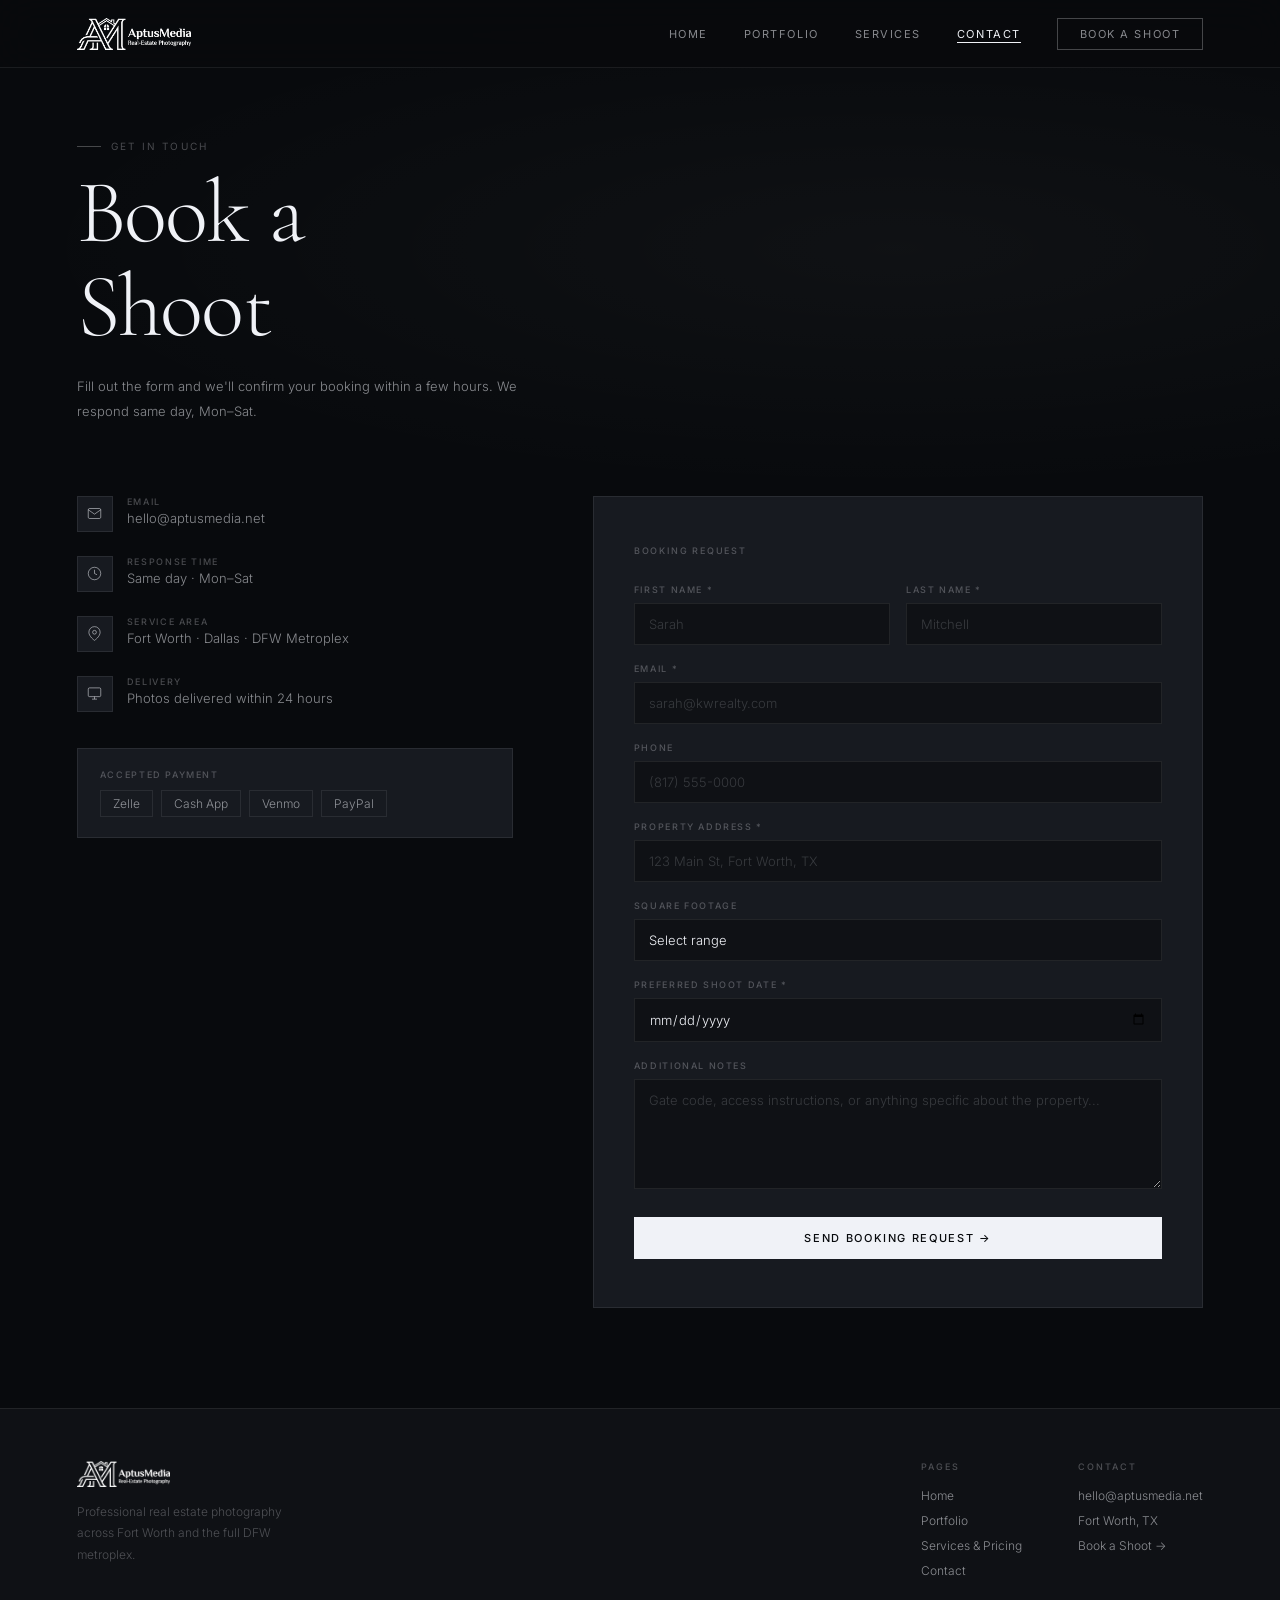
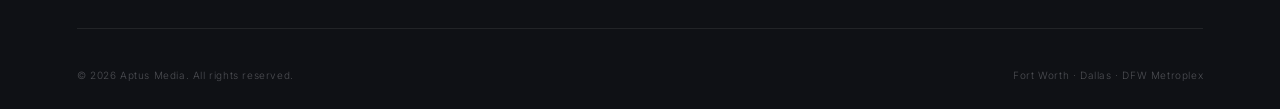
==== commit 3bebc8ba: "Add files via upload" ====
--- a/pages/contact.html
+++ b/pages/contact.html
@@ -57,14 +57,20 @@
       </div>
     </div>
 
-    <div style="margin-top:36px;padding:20px 22px;background:var(--dark2);border:1px solid var(--border);border-left:1px solid rgba(255,255,255,.2);">
-      <p style="font-size:12px;color:var(--muted);line-height:1.8;"><strong style="color:var(--dim)">Accepted payment:</strong> Credit/debit card, Zelle, Venmo, or invoice.</p>
+    <div style="margin-top:36px;padding:20px 22px;background:var(--dark2);border:1px solid var(--border);">
+      <div style="font-size:9px;font-weight:500;letter-spacing:.18em;text-transform:uppercase;color:var(--muted);margin-bottom:10px;">Accepted Payment</div>
+      <div style="display:flex;gap:8px;flex-wrap:wrap;">
+        <span style="font-size:12px;padding:5px 12px;border:1px solid var(--border);color:var(--dim);">Zelle</span>
+        <span style="font-size:12px;padding:5px 12px;border:1px solid var(--border);color:var(--dim);">Cash App</span>
+        <span style="font-size:12px;padding:5px 12px;border:1px solid var(--border);color:var(--dim);">Venmo</span>
+        <span style="font-size:12px;padding:5px 12px;border:1px solid var(--border);color:var(--dim);">PayPal</span>
+      </div>
     </div>
   </div>
 
   <div class="contact-form fade-up delay-1" id="form-wrap">
     <div style="font-size:9px;font-weight:500;letter-spacing:.2em;text-transform:uppercase;color:var(--muted);margin-bottom:28px;">Booking Request</div>
-    <form id="bform" onsubmit="submit(event)">
+    <form id="bform" onsubmit="submitForm(event)">
       <div class="form-row">
         <div class="form-group">
           <label class="form-label" for="fn">First Name *</label>
@@ -87,28 +93,16 @@
         <label class="form-label" for="addr">Property Address *</label>
         <input class="form-input" id="addr" type="text" placeholder="123 Main St, Fort Worth, TX" required/>
       </div>
-      <div class="form-row">
-        <div class="form-group">
-          <label class="form-label" for="sqft">Square Footage</label>
-          <select class="form-select" id="sqft">
-            <option value="">Select range</option>
-            <option>Under 1,000 sq ft</option>
-            <option>1,000–2,000 sq ft</option>
-            <option>2,000–3,500 sq ft</option>
-            <option>3,500–5,000 sq ft</option>
-            <option>5,000+ sq ft</option>
-          </select>
-        </div>
-        <div class="form-group">
-          <label class="form-label" for="pkg">Package *</label>
-          <select class="form-select" id="pkg" required>
-            <option value="">Select package</option>
-            <option>The Standard — $149</option>
-            <option>The Pro — $229</option>
-            <option>The Premium — $349</option>
-            <option>Not sure — need a quote</option>
-          </select>
-        </div>
+      <div class="form-group">
+        <label class="form-label" for="sqft">Square Footage</label>
+        <select class="form-select" id="sqft">
+          <option value="">Select range</option>
+          <option>Under 1,000 sq ft</option>
+          <option>1,000–2,000 sq ft</option>
+          <option>2,000–3,500 sq ft</option>
+          <option>3,500–5,000 sq ft</option>
+          <option>5,000+ sq ft</option>
+        </select>
       </div>
       <div class="form-group">
         <label class="form-label" for="dt">Preferred Shoot Date *</label>
@@ -135,7 +129,7 @@
 <script>
 renderNav('contact');renderFooter('..');initAnimations();
 const di=document.getElementById('dt');if(di)di.min=new Date().toISOString().split('T')[0];
-function submit(e){
+function submitForm(e){
   e.preventDefault();
   document.getElementById('bform').style.display='none';
   document.getElementById('fsuccess').classList.add('show');
